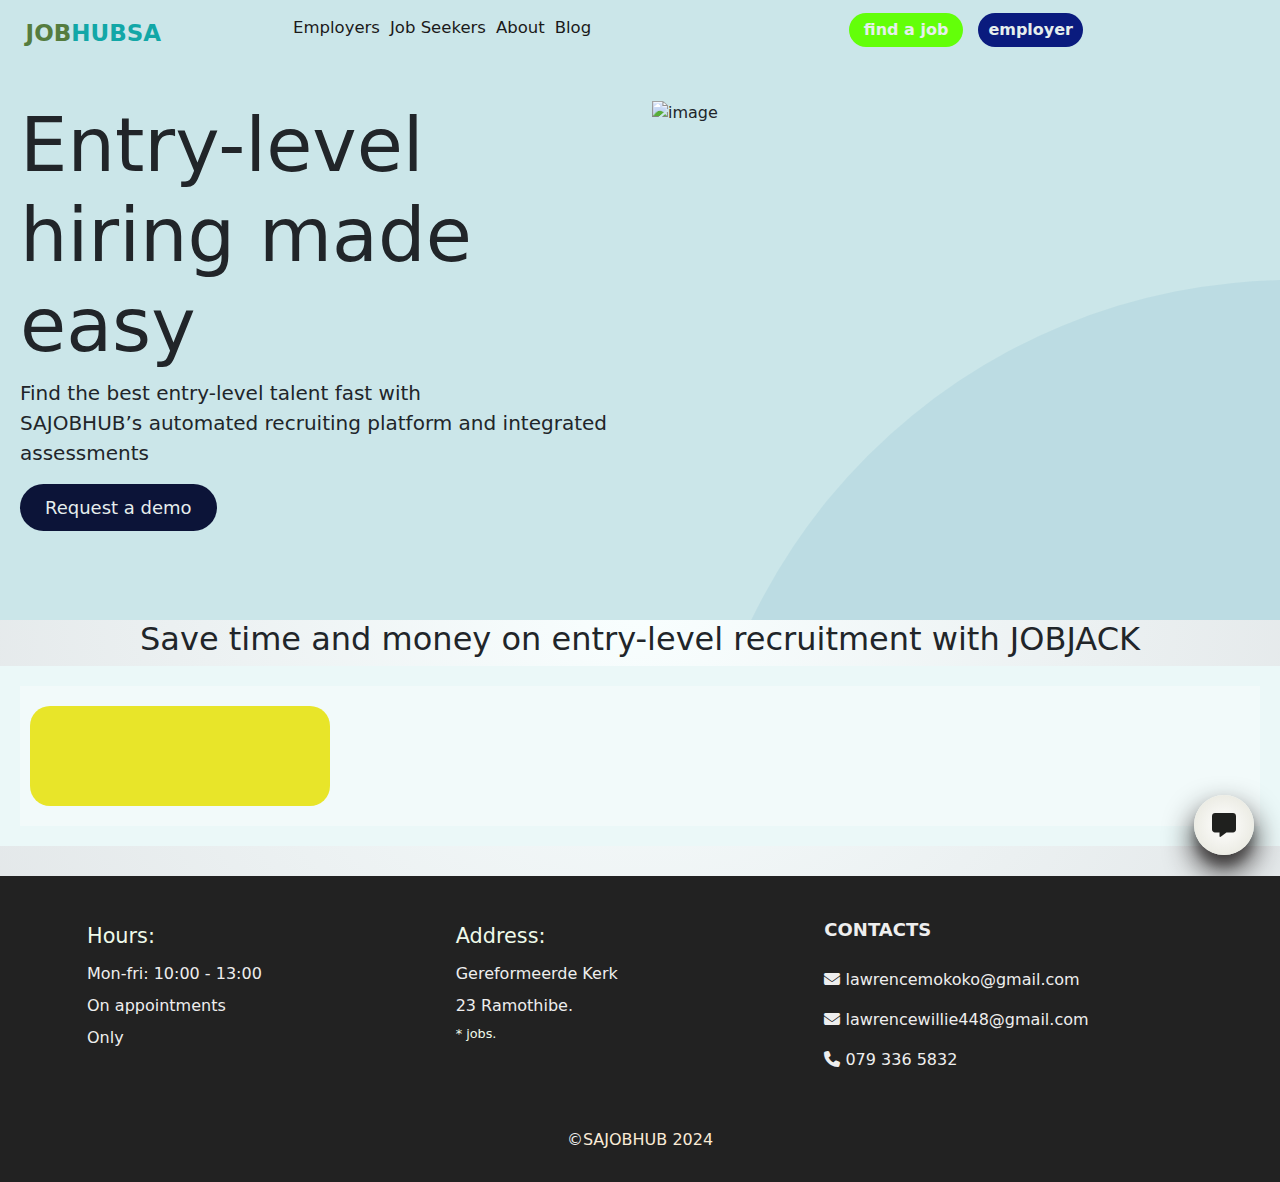
==== index.html @ 0400bac3 "few changes" ====
<!DOCTYPE html>
<html lang="en">
<head>
    <meta charset="UTF-8">
    <meta http-equiv="X-UA-Compatible" content="IE=edge">
    <meta name="viewport" content="width=device-width, initial-scale=1.0">
    <link href="bootstrap/css/bootstrap.min.css" type="text/css" rel="stylesheet" >
    <link rel="stylesheet" href="fontAwesome/css/all.css" />
    <title>SAJobHunt</title>
    <link rel="stylesheet" href="style.css">
    <script src="js/script.js"></script>
</head>
<body>
  
    <!--<div class="circle"></div>--> 
  <section>
    <header>
     <a href="index.html" class="logo" style="text-decoration: none;"><span>JOB<span style="color: rgb(18, 167, 167);">HUBSA</span></span></a>
        <label id="menu-bar"  onclick="openNav()"><i class="fas fa-bars"></i></label>
        <div id="mySidenav" class="sidenav">
          <a  class="closebtn" onclick="closeNav()"><span>&times;close<span></a> 
          <ul>
              <li id="" class="active"><a href="index.html">Employers</a></li>
              <li id="About.html" ><a href="About.html">Job Seekers</a></li>
              <li><a href="contact-us.html">About</a></li>
              <li><a  href="application.html">Blog</a></li>
          </ul>
          <span class="em_em">
            <span class="job_skr"><a  href="application.html">find a job</a></span>
            <span class="employer"><a  href="application.html">employer</a></span>
          </span>


        </div>
    </header>  
    <div id="header-text" class="row" >
      <div class="circle">
        
      </div> 
                <!---------------------------------Jombotron---------------------------->  
                <div id="textBox" class="col-lg-6 col-md-12">
                  <!---------------------------------text---------------------------->
                  <h1 class="lg_text">
                    Entry-level hiring made easy
                  </h1>
                  <p class="sm_text">
                    Find the best entry-level talent fast with<br> SAJOBHUB’s automated recruiting platform and integrated assessments
                  </p>
                  <button class="demo">
                    Request a demo
                  </button>

                </div>
                <div id="image_box" class="col-lg-6 col-md-12">
                  <!---------------------------------image---------------------------->
                  <div class="ima_container">
                    <img src="images/just_ima.png" alt="image" class="image">
                  </div>


                </div>  
                
        </div>
  </section>
  
  <h2 style="justify-content: center; text-align:center;">
    Save time and money on entry-level 
    recruitment with JOBJACK
  </h2> 
  <div class="add">
    <div class="slider-container-pricing"> <!--Entire pricing -->
      <div href="snippets.html" class="slider-pricing"><!------Employee and Eployer cards-->

<div class="card-pricing">  
<!------------Contents of the card-->

</div>



  </div>

  
  
    </div>


    <div class="lets-talk"><a class="send-message" href="contact-us.html"><p><i id="message" class="fas fa-message"></i> </p></a></div>


  <!-- FOOOTER -->
  <footer class="panel-footer">
    <div class="container">
      <div class="row">
        <section id="hours" class="col-sm-4">
          <span>Hours:</span><br>
          Mon-fri: 10:00 - 13:00<br>
          On appointments<br>
          Only
          <hr class="visible-xs">
        </section>
        <section id="address" class="col-sm-4">
          <span>Address:</span><br>
          Gereformeerde Kerk <br>
          23 Ramothibe.<br>
          
          <p>* jobs.</p>
          <hr class="visible-xs">
        </section>
        <section id="testimonials" class="col-sm-4">
          <p style="font-weight: 600; font-size: large;"><i id="phone" class=""></i> CONTACTS</p>
          <p><i id="email" class="fas fa-envelope"></i> lawrencemokoko@gmail.com</p>
          <p><i id="email" class="fas fa-envelope"></i> lawrencewillie448@gmail.com</p>
          <p><i id="phone" class="fas fa-phone"></i> 079 336 5832</p>
          </section>
          
      </div>
      <div class="text-center">&copy;<a href="index.html" style="text-decoration: none; color: antiquewhite;" >SAJOBHUB 2024</a></div>
    </div>
  </footer>

  <script src="bootstrap/js/jquery.min.js" type="text/javascript"></script>
  <script src="popper/popper.min.js" type="text/javascript"></script>
  <script src="bootstrap/js/bootstrap.min.js" type="text/javascript"></script>
  <script src="js/bootstrap.bundle.js" ></script> 
  <script src="js/landingPageImageSlider.js"></script>
</body>
</html>
---- style.css ----
*{
    box-sizing: border-box;
    margin: 0;
    padding: 0;
    list-style-type: none;
    text-decoration: none;
}

body {
    background-image:  radial-gradient(rgb(249, 255, 255), rgb(222, 226, 228)); 
    background-position: center center;
    background-repeat: no-repeat;
    background-size: cover;
    overflow-x: hidden;
    }


    section {
      padding: 0;
      position: relative;
      width: 100%;
      overflow-x: hidden; 
         
      }
      
      
      /** HEADER **/
      .contacts {
        width: 100%;
        position: relative;
        background-color: rgb(241, 241, 212);
        border-radius: 5px 5px 0 0; 
        padding-left: 20px;
        overflow: none;
        height: 80px;
      }

      header {
        width: 100%;
        height: 80px;
        position: relative;
        background-color: #cbe6e9; 
        padding-left: 20px;
      }

      header .sidenav .em_em {
        position: absolute;
        right: 15%;
        padding: 5px;
        top:10%;

      }



      header .sidenav .job_skr {
        position: relative;
        background-color:#63ff09;
        padding: 10px;
        float: left;
        margin-right: 15px;
        text-decoration: none;
        padding: 5px 15px 5px 15px;
        border-radius: 50px;
      } 

      header .sidenav .employer {
        position: relative;
        background-color:#0a1b7e;
        padding: 10px;
        float: left;
        padding: 5px 10px 5px 10px;
        border-radius: 50px;
      } 

      header .sidenav .employer a {
        text-decoration: none;
        color: #e6eeed;
        font-weight: bold;
        
      }

      header .sidenav .job_skr a {
        text-decoration: none;
        color: #e6eeed;
        font-weight: bold;
      }
      
      /************** LOGO  **********************/
      
       header .logo{
        position: absolute;
        display: flex;
        float: right;
        left: 2%;
        top: 20%;
        justify-self: center;
        padding-right: 5px;
        
      } 

      header .logo span{
        color: #557c3e;
        font-weight: 600;
        font-size: 23px;
      }

      /****************************************Lets talk******************************************************/

      body .lets-talk {
        position: fixed;
        right: 2%;
        bottom: 5%;
        height: 60px;
        width: 60px;
        border-radius: 50%;
        background-image:  radial-gradient(rgb(255, 255, 255), rgb(228, 228, 217)); 
        box-shadow: 0 15px 30px rgb(31, 26, 26), 0 11px 8px rgb(0, 0, 0, 0.22);
      
     }

     body .send-message {
        position: relative;
        display: flex;
        justify-content: center;  
        color: rgb(31, 32, 30);
        font-size: x-large;
        padding-top: 13px;
        
      }

      body .send-message:hover{
        color: rgb(0, 0, 0);
        transition: .9s;
      }

     
.container .row {
  position: relative;
  width: 100%;
  justify-content: space-between;
}

section #header-text {
  position: relative;
  padding: 20px;
  background-color: #cbe6e9; 
  overflow: hidden;
  height:auto;
}

section #textBox h1 {
  font-size: 75px;
}
section #textBox .sm_text {
    font-size: 20px;
    font-weight: 500;
  }

section #textBox .demo {
    padding: 10px 25px 10px 25px;
    border-radius: 50px;
    font-weight: 450;
    font-size: 18px;
    background-color: #0c1438;
    color: #e6eeed;
    border: none;
}

section #image_box .ima_container{
    position: relative;
    height: 400px;
    width: 100px;
    margin-bottom: 100px;
    margin-right: 100px;

}

section #image_box .image-container img {
    width:100%;
    height: auto;
}

section #textBox .mySlides{
  text-align: left;
}

section #textBox .mySlides h2 {
  color: rgb(238, 238, 238);
  font-size: 200%;
  line-height: 1.4em;
  font-weight: 950;
}

section #textBox .mySlides h2 span {
  color: #25e70c;
  font-size: 1.8em;
  font-weight: 900;
} 

section #textBox .apply-cont{
  /* position: absolute; */
  padding: 20px;
  bottom: 10%;

}

section #textBox .apply {
  display: inline-block;
  margin-top: 20px;
  padding: 8px 20px;
  background: #e4f0e3;
  color: rgb(26, 23, 23);
  border-radius: 40px;
  font-weight: 500;
  letter-spacing: 1px;
  text-decoration: none;
  border: 0.5px solid rgb(238, 238, 238);
  box-shadow: 20px 0 50px #000000;
  cursor: pointer;
}

section #textBox .apply:hover {
  display: inline-block;
  margin-top: 20px;
  padding: 8px 20px;
  background: #e4f0e3;
  color: rgb(26, 23, 23);
  border-radius: 40px;
  font-weight: 500;
  letter-spacing: 1px;
  text-decoration: none;
  border: 0.5px solid rgb(238, 238, 238);
  box-shadow: 20px 0 50px #000000;
  cursor: pointer; 
}

section #textBox .call, section #textBox .whatsapp {
  text-decoration: none;

}


section #textBox .text-container .call-us {
  padding-top: 40px;
  
}
      
.circle {
    position: absolute;
    top: 0;
    left: 0;
    width: 100%;
    height: 1300px;
    background-color: rgb(105, 165, 192);
    clip-path: circle(600px at right 800px);
    opacity: 15%;
}

section #header-text .numbertext{ 
  position: absolute;
  background-position: center center;
  background-repeat: no-repeat;
  background-size: cover;
  background-color: #f5eded;
  height: auto; 
  opacity: 50%;
}

section #header-text .numbertext img { 
  height: auto;
  width: 100%;
}



/************************************ SLIDE-SHOW CONTAINER *****************************************/
.text-container {
  position: relative;
  
}

.text-container .slideshow-container .dots {
  position: absolute;
  left: 5%;
  bottom: 0;
}


/* Slideshow container */
.text-container .slideshow-container {
  position: relative;
  margin: 20px;
  max-width: 100%;
  
  
}

/* Hide the images by default */



/* HOME PAGE */

#header-text #textBox .text-container .call-us{
  position: relative;
  display: flex;
  justify-content: flex-end;
  margin-right: 50px;
}

#header-text #textBox .text-container .call-us i {
  margin: 15px;
  height: 40px;
  width: 40px;
  border: 1px solid whitesmoke;
  border-radius: 50%;
  font-size: 25px; 
}

#header-text #textBox .text-container .call-us i:hover {
  border: 1px solid rgb(0, 225, 255);
  border-radius: 50%;
  font-size: 25px; 
}

#header-text #textBox .text-container .call-us #phone, #header-text #textBox .text-container .call-us #whatsapp, #header-text #textBox .text-container .call-us #facebook , #header-text #textBox .text-container .call-us #twitter{
  text-align: center;
  display: flex;
  position: relative;
  align-items: center;
  justify-content: center;
  
}

#header-text #textBox .text-container .call-us #whatsapp{
  color: rgb(238, 238, 238);
}

#header-text #textBox .text-container .call-us #phone{
  color: rgb(238, 238, 238);
}

#header-text #textBox .text-container .call-us #facebook{
  color: rgb(238, 238, 238);
}

#header-text #textBox .text-container .call-us #twitter{
  color: rgb(238, 238, 238);
}

.container .row h2 {
  position: relative;
  display: flex;
  justify-content: center;
  padding-top:50px;
  padding-bottom: 15px;
}

.container .description p {
  font-weight: bold;
  color: #3c3f3c;
  padding-top:50px;
  padding-bottom: 15px;
}

.container .row #map-tile{
  position: relative;
  border: 1px solid ;
  border-radius: 10px ;
}

.container .row #map-tile iframe{
  border-radius: 10px ;
}



.container .row #map {
 padding: 40px;
}


.container .row {
  padding: 5px;
}

.container .row .description div {
  width: 100%;
  height: 100%;
  box-shadow: 20px 0 50px #492c2c;
}

.container .row .layer{
  margin-top: 20px;
  margin-bottom: 20px;
  
}

.container .row .description div img , .container .row .description div{
  max-width: 100%;
  height: auto;
  border-radius: 10px;
}

.container .row .layer .description p{
  background-color: #f5eded; 
  padding: 20px;
  border-radius: 5px;
  opacity: 95%;
  box-shadow: 20px 0 50px #797979;
  resize: both;
}

.container .row .layer1 .description p{
  background-color: #f5eded;
  padding: 20px;
  border-radius: 5px;
  opacity: 90%;
  box-shadow: 20px 0 50px #aa9595;
  height: 380px;
}

.container .row .layer2 .description p{
  background-color: #f5eded;
  padding: 20px;
  border-radius: 5px;
  opacity: 90%;
  box-shadow: 20px 0 50px #aa9595;
}

/* MEMBERS OF THE PYP PICS */
.row #members {
  position: relative;
  margin-top: 60px;
  margin-bottom: 60px;
  overflow: hidden;
}

.row #members .image-container {
  position: relative;
  margin: 0 auto;
  width:80%;
  box-shadow: 0 15px 30px rgb(0, 0, 0, 0.30), 0 11px 8px rgb(0, 0, 0, 0.22);
  border-radius: 10px 10px 0 0;
}

.row #members  .image-container img {
  width: 100%;
  height: auto;
  border-radius: 10px 10px 0 0;
}

.row #members  .image-describtion {
  position: relative;
  display: flex;
  justify-content: center;
  padding: 0 15px 15px 15px;
  background-color: #cfd1e2;
}
/*000000000000000000000000000000000000pricing000000000000000000000*/
.add {
  position: relative;
  overflow: hidden;
}
.slider-container-pricing{
  position: relative;
  width: 100%;
  height: auto;
  overflow: hidden;
  overflow-x:unset;
  position: relative;
  padding: 20px;
  background-color: #ebf8f8;
   
 }


 .slider-container-pricing h2{
  color: rgb(241, 241, 241);
  font-weight: 900;
  text-align: center;
 }

 .slider-container-pricing h5{
  color: rgb(241, 241, 241);
  font-size: 15px;
  text-align: center;
 }


 .slider-container-pricing .slider-pricing {
  display: flex;
  transition: transform 0.5s ease-in-out;
  height: auto;
  padding-top: 20px;
  padding-bottom: 20px;
  background-color: #f2fafa;
  overflow-x: unset;

  
 }

 .slider-container-pricing .slider-pricing .card-pricing {
  flex: 0 0 300px;
  margin: 0 10px;
  background-color: rgb(231, 228, 30);
  border-radius: 20px;
  padding: 20px;
  padding-top: 20px;
  padding-bottom: 80px;
  color: #333;
  opacity: 95%;
  height: auto;
  
  /* border-right: 3px solid #32595a; */
 }




  /* ****************************Employee_Employer cards**************************************************/
/* END HOME PAGE */



/* FOOTER */
.panel-footer {
  position: relative;
  margin-top: 30px;
  padding-top: 35px;
  padding-bottom: 30px;
  background-color: #222;
  border-top: 0;
  color: rgb(238, 238, 238);
}
.panel-footer div.row {
  margin-bottom: 35px;
}
#hours, #address {
  line-height: 2;
}
#hours > span, #address > span {
  font-size: 1.3em;
  color: #effae9;
}
#address p {
  color: #effae9;
  font-size: .8em;
  line-height: 1.8;
}

#testimonials p:nth-child(2) {
  margin-top: 25px;
}
/* END FOOTER */

/************************************************************* CONTACT US  ****************************************************************/
.row .form-container {
  position: relative;
  margin: 20px;
  padding: 15px;
  background-image:  radial-gradient(rgb(255, 255, 255), rgb(228, 228, 217)); 
  color: white;
  box-shadow: 0 15px 10px 0 rgb(0, 0, 0, 0.3), 0 7px 21px 0 rgb(0, 0, 0, 0.20);
  border-radius: 20px;
}

.row .form-container .input-cnt {
  position: relative;
  display: flex;
  margin-bottom: 15px;
  width: 100%;
}

.row .form-container .input-cnt:last-child {
  margin-bottom: 0px;
  position: relative;
}

.row .form-container .input-cnt > i {
 position: relative;
 display: flex;
 justify-content: center;
 min-width: 40px;
 padding: 10px;
 text-align: center;
 background: lightgrey;
 border-top-left-radius: 20px;
 border-bottom-left-radius: 20px;
 color: #ffffff;
  
}

.row .form-container .input-cnt:hover > i {
  display: flex;
  justify-content: center;
  background: #2e3135;
  color: white;
 
}

/* *************************************Contact us ************************************************************* */
.layer3 .form-container form .input-cnt #name {
  position: relative;
  display: flex;
  align-items: center;
  justify-content: center;
}

.row .form-container .input-cnt > input[type="text"], .input-cnt > textarea {
  outline: none;
  border: none;
  padding: 10px;
  border: 1px solid grey;
  border-top-right-radius: 20px;
  border-bottom-right-radius: 20px;
  width: 100%;
}

.row .form-container .input-cnt #name {
  position: relative;
  display: flex;
  align-items: center;
  justify-content: center;
}

.row .form-container textarea {
  padding: 60px 10px;
}

.row .form-container .input-cnt > input[type="submit"] {
  border: none;
  border-radius: 20px;
  outline: none;
  width: 75%;
  margin: 0 auto;
  font-size: 105%;
  padding: 8px;
  color: #232425;
  background: white;
  transition-duration: .5s;
}

.row .form-container .input-cnt > input[type="submit"]:hover {
  color: white;
  background: #232425;
} 




      /********** Large devices only **********/
@media (min-width: 1200px) {
  
}

/********** Medium devices only **********/
@media (min-width: 992px) and (max-width: 1199px) {



  
}


@media (max-width: 992px) {
  #header-text #textBox .text-container .call-us{
    position: relative;
    display: flex;
    justify-content: center;
    margin-right: 0;
    
  }

  #header-text #textBox .text-container .call-us i {
    margin: 5px;
    height: 40px;
    width: 40px;
    border: 1px solid whitesmoke;
    border-radius: 50%;
    font-size: 25px; 
  }
}


/* BACKGROUND IMAGE  */
@media (min-width: 992px) {

.container .row .layer{
  background-image: url(images/greenenergy.jpg);
  background-position: center center;
  background-repeat: no-repeat;
  background-size: cover;
  background-color: #f5eded;
  border-radius: 5px;
  box-shadow: 20px 0 50px #492c2c;
  padding: 20px;
  
}

.container .row .description div img{
  display: none;
}

.container .row .layer1{
  background-image: url(images/image.jpg);
  background-position: center center;
  background-repeat: no-repeat;
  background-size: cover;
  background-color: #f5eded;
  border-radius: 5px;
  box-shadow: 20px 0 50px #492c2c;
  padding: 20px;
  
}

.container .row .layer2{
  background-image: url(images/greenprojects2.jpeg);
  background-position: center center;
  background-repeat: no-repeat;
  background-size: cover;
  background-color: #f5eded;
  border-radius: 5px;
  box-shadow: 20px 0 50px #492c2c;
  padding: 20px;
  
}

.container .row .layer3{
  background-image: url(images/contact\ us\ hrere.jpg);
  background-position: center center;
  background-repeat: no-repeat;
  background-size: cover;
  background-color: #f5eded;
  border-radius: 5px;
  box-shadow: 20px 0 50px #492c2c;
  padding: 20px;
  
}


section #textBox .mySlides h2{
  font-size: 50px;
}



}

/********** Small devices only **********/
@media (min-width: 768px) and (max-width: 991px) {
   /* Home Page */
   .container .jumbotron {
    background: url('../images/jumbotron_768.jpg') no-repeat;
    height: 432px;
  }
  /* End Home Page */
}

@media (min-width: 768px) {

  #menu-bar {
    display: none;
}

.closebtn span {
    display: none;
}

/* horizontal menu */
header .sidenav ul {
    position: absolute;
    display: flex;
    float: right;
    left: 20%;
    top: 20%;
    justify-self: center;
    color: whitesmoke;
    padding-right: 5px;
    
    
}

header .sidenav ul li {
     padding: 0 5px;
     height: 36px;
     list-style-type: none;
     color: rgb(237, 255, 255);
     font-size: 15px;
     font-weight:500;
}

header .sidenav ul li:hover {
    border-bottom: 2px solid rgb(20, 20, 20);;
    height: 36px;
    font-weight: bolder;
}

header .sidenav ul li a{
    color: rgb(27, 26, 26);
    text-decoration: none;
    font-size: 1.1em;
    font-weight: 200;
    
    
}

a.active, a:hover {
    height: 36px;
    font-weight: bolder;

}

/* HOME PAGE SLIDER */
.container .jumbotron .slideshow-container .mySlides .card .header .message{
  
  font-size: small;
}

.container .jumbotron .slideshow-container .mySlides .card .header h4{
  font-size: 40px;
}

.container .jumbotron .slideshow-container .mySlides .card .header .small-text{
  margin-top: 40px;
}

.panel-footer section hr {
    width: 100%;
    margin: 0 auto;
    display: none;
  }

  .deco-line {
    position: absolute;
    left: 50%;
    bottom: 0;
    width: 100px;
    height: 200%;
    background-color: rgb(245, 189, 5);
    transform: scale(0.6);
    transform: translateY(-70%);
    opacity: 70%;
    transform: rotate(150deg);
  }


}



/********** Extra small devices only **********/
@media (max-width: 767px) {

  /* LOGO */

  #menu-bar{
    float: right;
    padding: 20px;
    color: rgb(27, 26, 26);
    margin-top: 5px;
    cursor: pointer;
    transition: 0.8s;
    font-size: 20px;
}


#menu-bar i:hover{
    font-size: 25px;
}

.sidenav {
    height:100%;
    width: 0;
    position: fixed;
    z-index: 1; /*stay on top*/
    top: 0; /*stay at the top*/
    right: 0;
    background-color: rgb(238, 238, 238);
    overflow-x: hidden; /*disable scroll bar*/
    padding-top: 60px; /**/
    transition: 1s;
    border-radius: 10px 0px 0px 0px ;
    border-left: 1px solid goldenrod;
}

.sidenav ul {
    height: 250px;
    width: 100%;
    display: inline-block;
    text-align: center;
    
}

.sidenav ul li{
    padding-top: 50px; 
    list-style-type: none;
    
}

.sidenav ul li a {
    color: rgb(31, 29, 25);
    text-decoration: none;
    font-size: 1.2em;
    font-weight: 300;
    transition: .5s;
    font-weight: bolder;
}

.sidenav ul li a:hover{
    color: blueviolet;
}

.sidenav .closebtn span{
    color: rgb(37, 36, 32);
    position: absolute;
    top: 5%;
    left: 10%;
    cursor: pointer;
    transition: .5s;
    font-size: 17px;
    font-weight: bolder;
}
.sidenav .closebtn span:hover {
    color: blueviolet;
    font-size: 14px;
    
}
/* *******************************MYSLIDES TEXT */
section #textBox .mySlides {
  margin-left: 20%;
  
}

section #textBox .mySlides h2{
  text-align: center;
  font-size: 25px;
}


header ul li .apply {
  display: inline-block;
  padding: 8px 20px;
  background-image:  radial-gradient(rgb(0, 24, 112), rgb(17, 17, 15));  
  color: rgb(233, 245, 204);
  border-radius: 40px;
  font-weight: 600;
  letter-spacing: 1px;
  text-decoration: none;
  border: 0.5px solid #000000;
  
  
  
}
  /* End Header */


  /* HOME PAGE SLIDER */
.container .jumbotron .slideshow-container .mySlides .card .header .message{
  margin-top: 10px;
  font-size: 10px;
  border: 1px solid black;

}

.container .jumbotron .slideshow-container .mySlides .card .header h4{
  font-size: 18px;
  margin-top: -50px;
  overflow: hidden;
  position: relative;

  
  
}

.container .jumbotron .slideshow-container .mySlides .card .header .small-text{
  font-size: 12px;
  margin-top: 20px;
  border: 1px solid black;
  margin-top: -px ;
  position: relative;
  
}

  /* Footer */
  .panel-footer section {
    margin-bottom: 30px;
    text-align: center;
  }
  .panel-footer section:nth-child(3) {
    margin-bottom: 0; /* margin already exists on the whole row */
  }
  .panel-footer section hr {
    width: 50%;
  }
  /* End Footer */

  /* Home Page */
  .deco-line {
    position: absolute;
    bottom: 0;
    width: 100px;
    height: 1999px;
    background-color: rgb(245, 189, 5);
    transform: scale(0.6);
    transform: translateY(-70%);
    opacity: 70%;
    transform: rotate(160deg);
    border-radius: 10%;
        
  }

}


/********** Super extra small devices Only :-) (e.g., iPhone 4) **********/
@media (max-width: 479px) {
  
  
  /* Home page */
  section #textBox h2 {
    color: rgb(238, 238, 238);
    font-size: 150%;
    line-height: 1.4em;
    font-weight: 950;
  }
  
  section #textBox span {
    color: #25e70c;
    font-size: 1.8em;
    font-weight: 900;
  }
}

@media (max-width: 425px) {
  /* MENU SLIDER */
  section #textBox h2 {
    color: rgb(238, 238, 238);
    font-size: 100%;
    line-height: 1.4em;
    font-weight: 950;
  }
  
  section #textBox span {
    color: #25e70c;
    font-size: 1.8em;
    font-weight: 900;
  }

}

@media (max-width: 350px){
  header .logo span{
    color: #557c3e;
    font-weight: 900;
    font-size: 14px;
    
    
  }
}

@media (max-width: 320px) {
  /* LOGO */
  header .logo-image{
    padding: 0;
    font-family: 'Courier New', Courier, monospace; 
    color: rgb(36, 37, 37);
    height: 50px;
    width: 50px;
    text-decoration: none;
    
    
  }
  header .logo-image{
    position: absolute;
    justify-content: left;
    display: flex;
    margin-top: 20px;
  }

  header .logo span{
    
    display: none;
    
  }
}
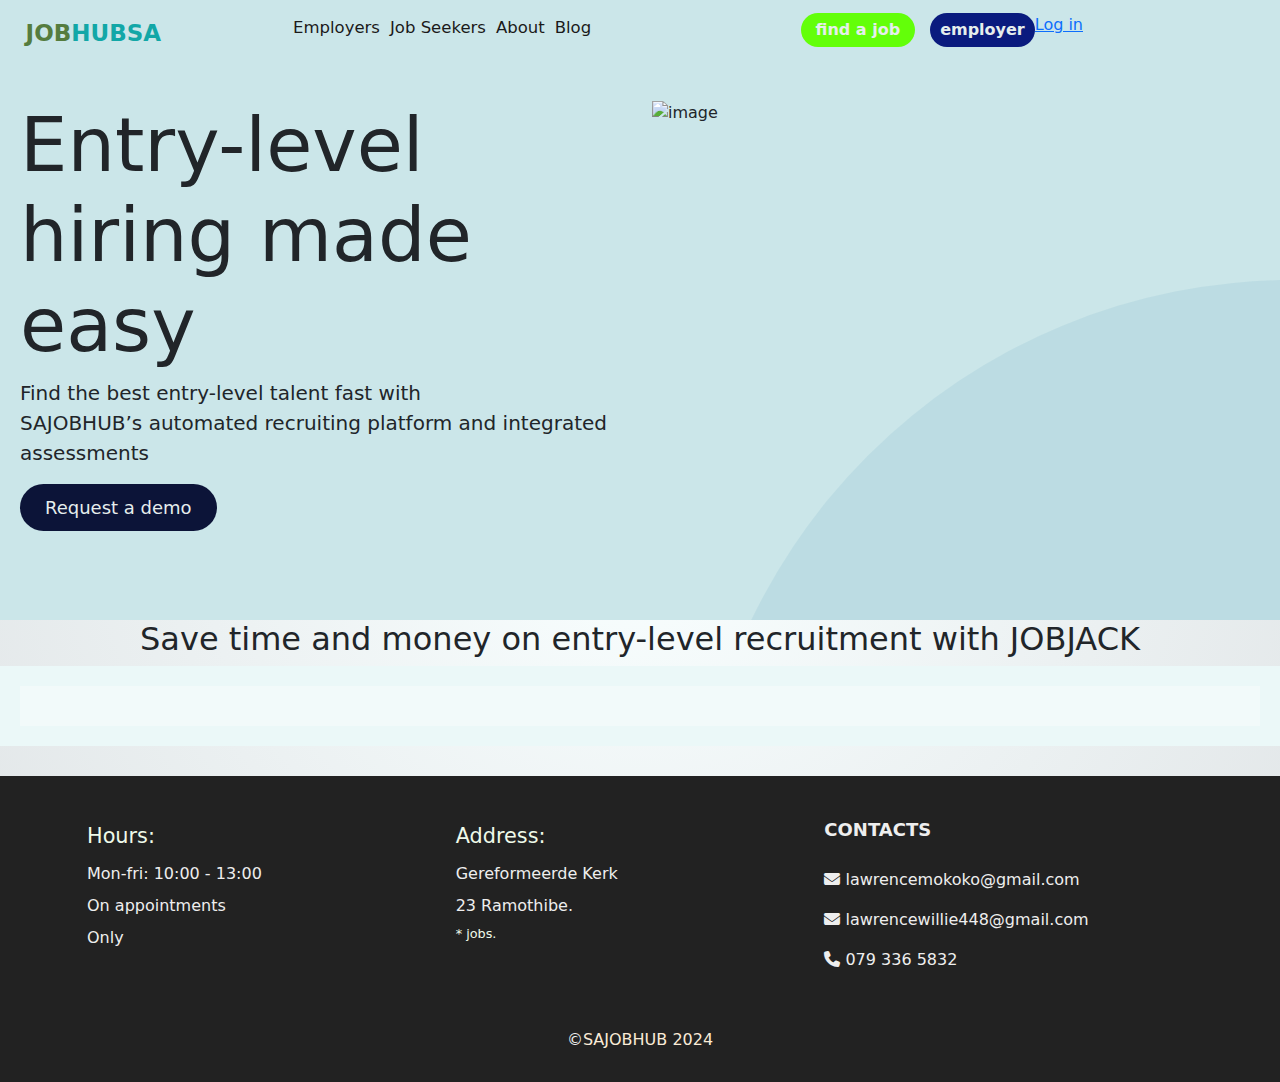
==== commit 20e94a51: "add css to nav bar" ====
--- a/index.html
+++ b/index.html
@@ -11,70 +11,68 @@
     <script src="js/script.js"></script>
 </head>
 <body>
-  
-    <!--<div class="circle"></div>--> 
-  <section>
-    <header>
-     <a href="index.html" class="logo" style="text-decoration: none;"><span>JOB<span style="color: rgb(18, 167, 167);">HUBSA</span></span></a>
-        <label id="menu-bar"  onclick="openNav()"><i class="fas fa-bars"></i></label>
-        <div id="mySidenav" class="sidenav">
-          <a  class="closebtn" onclick="closeNav()"><span>&times;close<span></a> 
-          <ul>
-              <li id="" class="active"><a href="index.html">Employers</a></li>
-              <li id="About.html" ><a href="About.html">Job Seekers</a></li>
-              <li><a href="contact-us.html">About</a></li>
-              <li><a  href="application.html">Blog</a></li>
-          </ul>
-          <span class="em_em">
-            <span class="job_skr"><a  href="application.html">find a job</a></span>
-            <span class="employer"><a  href="application.html">employer</a></span>
-          </span>
+      
+        <!--<div class="circle"></div>--> 
+      <section>
+        <header>
+        <a href="index.html" class="logo" style="text-decoration: none;"><span>JOB<span style="color: rgb(18, 167, 167);">HUBSA</span></span></a>
+            <label id="menu-bar"  onclick="openNav()"><i class="fas fa-bars"></i></label>
+            <div id="mySidenav" class="sidenav">
+              <a  class="closebtn" onclick="closeNav()"><span>&times;close<span></a> 
+              <ul>
+                  <li id="" class="active"><a href="index.html">Employers</a></li>
+                  <li id="About.html" ><a href="About.html">Job Seekers</a></li>
+                  <li><a href="contact-us.html">About</a></li>
+                  <li><a  href="application.html">Blog</a></li>
+              </ul>
+              <span class="em_em">
+                <span class="job_skr"><a  href="">find a job</a></span>
+                <span class="employer"><a  href="application.html">employer</a></span>
+                <span class="login"><a href="">Log in</a></span>
+              </span>
 
 
-        </div>
-    </header>  
-    <div id="header-text" class="row" >
-      <div class="circle">
-        
-      </div> 
-                <!---------------------------------Jombotron---------------------------->  
-                <div id="textBox" class="col-lg-6 col-md-12">
-                  <!---------------------------------text---------------------------->
-                  <h1 class="lg_text">
-                    Entry-level hiring made easy
-                  </h1>
-                  <p class="sm_text">
-                    Find the best entry-level talent fast with<br> SAJOBHUB’s automated recruiting platform and integrated assessments
-                  </p>
-                  <button class="demo">
-                    Request a demo
-                  </button>
+            </div>
+        </header>  
+        <div id="header-text" class="row" >
+          <div class="circle">
+            
+          </div> 
+                    <!---------------------------------Jombotron---------------------------->  
+                    <div id="textBox" class="col-lg-6 col-md-12">
+                      <!---------------------------------text---------------------------->
+                      <h1 class="lg_text">
+                        Entry-level hiring made easy
+                      </h1>
+                      <p class="sm_text">
+                        Find the best entry-level talent fast with<br> SAJOBHUB’s automated recruiting platform and integrated assessments
+                      </p>
+                      <button class="demo">
+                        Request a demo
+                      </button>
 
-                </div>
-                <div id="image_box" class="col-lg-6 col-md-12">
-                  <!---------------------------------image---------------------------->
-                  <div class="ima_container">
-                    <img src="images/just_ima.png" alt="image" class="image">
-                  </div>
+                    </div>
+                    <div id="image_box" class="col-lg-6 col-md-12">
+                      <!---------------------------------image---------------------------->
+                      <div class="ima_container">
+                        <img src="images/just_ima.png" alt="image" class="image">
+                      </div>
+                    </div>  
+                    
+            </div>
+      </section>
+      
+      <h2 style="justify-content: center; text-align:center;">
+        Save time and money on entry-level 
+        recruitment with JOBJACK
+      </h2> 
+      <div class="add">
+        <div class="slider-container-pricing"> <!--Entire pricing -->
+          <div href="snippets.html" class="slider-pricing"><!------Employee and Eployer cards-->
 
-
-                </div>  
-                
-        </div>
-  </section>
-  
-  <h2 style="justify-content: center; text-align:center;">
-    Save time and money on entry-level 
-    recruitment with JOBJACK
-  </h2> 
-  <div class="add">
-    <div class="slider-container-pricing"> <!--Entire pricing -->
-      <div href="snippets.html" class="slider-pricing"><!------Employee and Eployer cards-->
-
-<div class="card-pricing">  
-<!------------Contents of the card-->
-
-</div>
+        <div id="image_box" class="col-lg-6 col-md-12 ">
+          
+          </div>
 
 
 
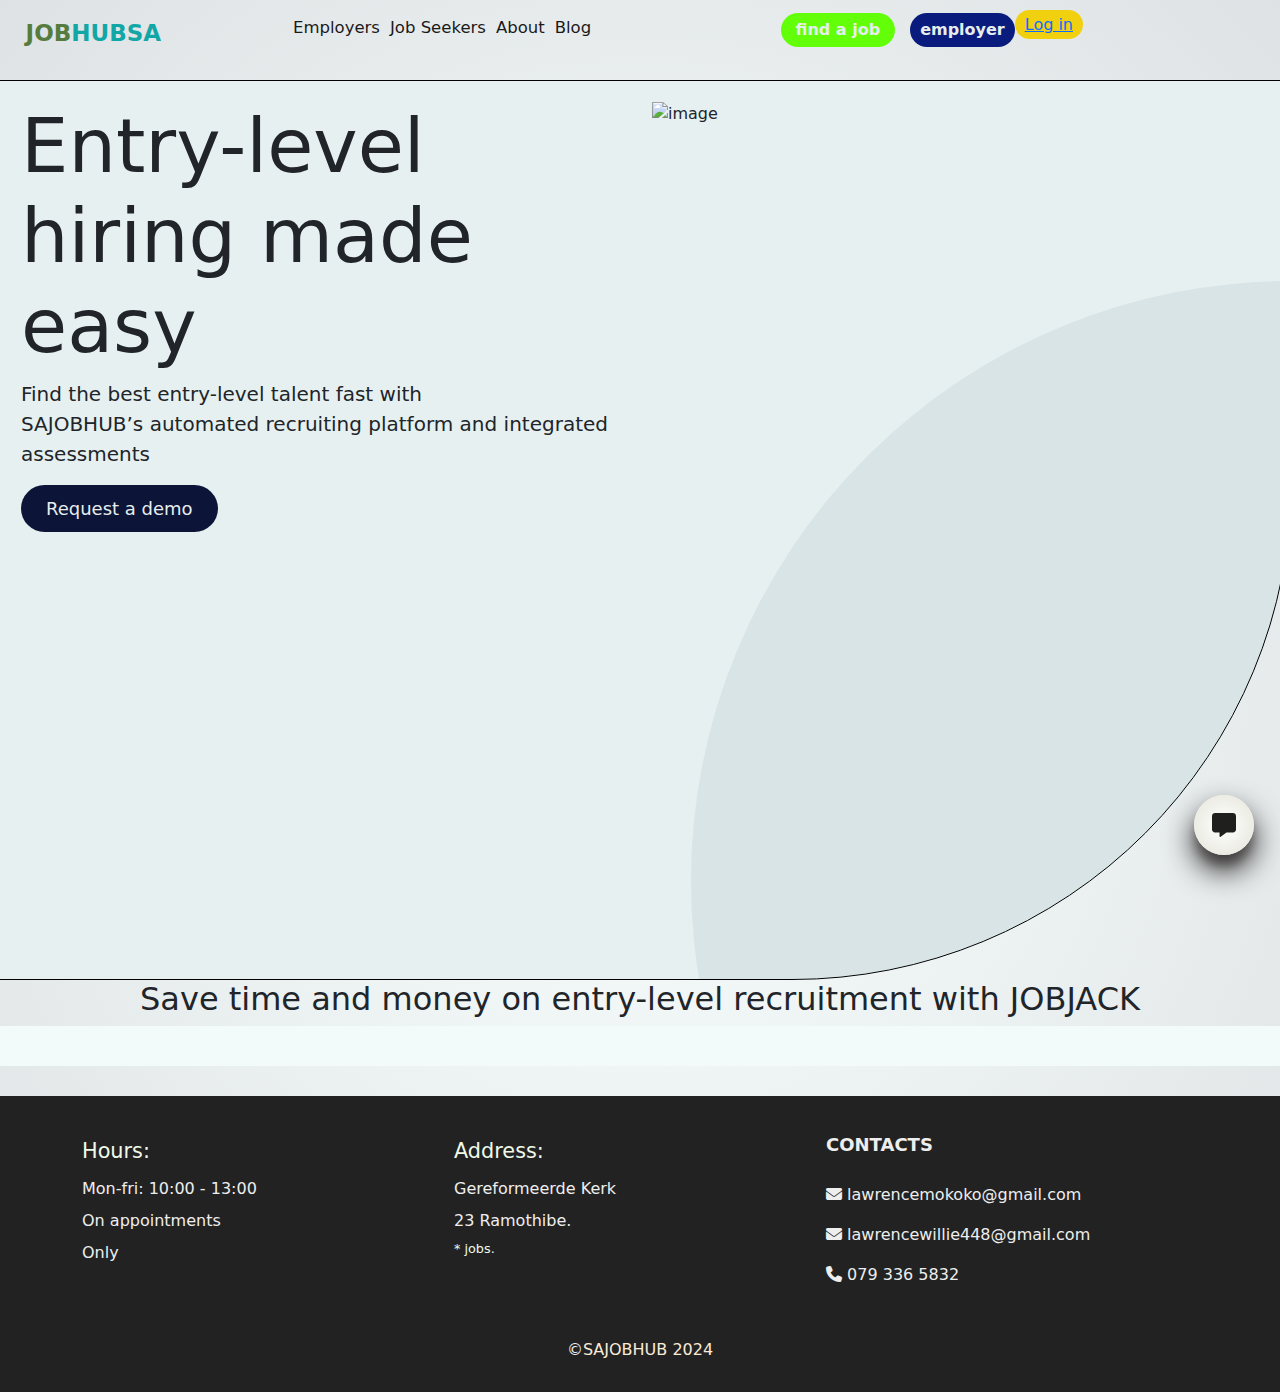
==== commit 4be66b53: "Appying css on the banner" ====
--- a/index.html
+++ b/index.html
@@ -50,15 +50,13 @@
                       <button class="demo">
                         Request a demo
                       </button>
-
                     </div>
                     <div id="image_box" class="col-lg-6 col-md-12">
                       <!---------------------------------image---------------------------->
                       <div class="ima_container">
                         <img src="images/just_ima.png" alt="image" class="image">
                       </div>
-                    </div>  
-                    
+                    </div>        
             </div>
       </section>
       
@@ -70,9 +68,22 @@
         <div class="slider-container-pricing"> <!--Entire pricing -->
           <div href="snippets.html" class="slider-pricing"><!------Employee and Eployer cards-->
 
-        <div id="image_box" class="col-lg-6 col-md-12 ">
-          
-          </div>
+            <!----------------Job seekerd and Employers cards------>
+            <div class="row">
+              <div id="Card_seeker" class="col-lg-6 col-md-12 ">
+                <div class="container">
+                  <div class="image_container">
+
+                  </div>
+                  <span class="top_botton"><a href=""></a></span>
+                </div>
+            
+              </div>
+              <div id="Card_employer" class="col-lg-6 col-md-12 ">
+            
+              </div>
+
+            </div>
 
 
 
--- a/style.css
+++ b/style.css
@@ -39,7 +39,7 @@
         width: 100%;
         height: 80px;
         position: relative;
-        background-color: #cbe6e9; 
+        /* background-color: #e6f0f1;  */
         padding-left: 20px;
       }
 
@@ -48,10 +48,7 @@
         right: 15%;
         padding: 5px;
         top:10%;
-
-      }
-
-
+      }
 
       header .sidenav .job_skr {
         position: relative;
@@ -77,13 +74,20 @@
         text-decoration: none;
         color: #e6eeed;
         font-weight: bold;
-        
       }
 
       header .sidenav .job_skr a {
         text-decoration: none;
         color: #e6eeed;
         font-weight: bold;
+      }
+
+      header .sidenav .login {
+        padding: 10px;
+        background-color: #f1d00f;
+        padding: 5px 10px 5px 10px;
+        border-radius: 50px;
+        
       }
       
       /************** LOGO  **********************/
@@ -135,18 +139,20 @@
       }
 
      
-.container .row {
-  position: relative;
-  width: 100%;
-  justify-content: space-between;
-}
+    .container .row {
+      position: relative;
+      width: 100%;
+      justify-content: space-between;
+    }
 
 section #header-text {
   position: relative;
   padding: 20px;
-  background-color: #cbe6e9; 
+  background-color: #e6f0f1; 
   overflow: hidden;
-  height:auto;
+  height: 100vh;
+  border-radius: 0 0 500px 0;
+  border: 1px solid #000;
 }
 
 section #textBox h1 {
@@ -182,20 +188,20 @@
 }
 
 section #textBox .mySlides{
-  text-align: left;
+    text-align: left;
 }
 
 section #textBox .mySlides h2 {
-  color: rgb(238, 238, 238);
-  font-size: 200%;
-  line-height: 1.4em;
-  font-weight: 950;
+    color: rgb(238, 238, 238);
+    font-size: 200%;
+    line-height: 1.4em;
+    font-weight: 950;
 }
 
 section #textBox .mySlides h2 span {
-  color: #25e70c;
-  font-size: 1.8em;
-  font-weight: 900;
+    color: #25e70c;
+    font-size: 1.8em;
+    font-weight: 900;
 } 
 
 section #textBox .apply-cont{
@@ -252,7 +258,7 @@
     left: 0;
     width: 100%;
     height: 1300px;
-    background-color: rgb(105, 165, 192);
+    background-color: #8da4a7;
     clip-path: circle(600px at right 800px);
     opacity: 15%;
 }
@@ -275,133 +281,9 @@
 
 
 /************************************ SLIDE-SHOW CONTAINER *****************************************/
-.text-container {
-  position: relative;
-  
-}
-
-.text-container .slideshow-container .dots {
-  position: absolute;
-  left: 5%;
-  bottom: 0;
-}
-
-
-/* Slideshow container */
-.text-container .slideshow-container {
-  position: relative;
-  margin: 20px;
-  max-width: 100%;
-  
-  
-}
-
-/* Hide the images by default */
-
-
 
 /* HOME PAGE */
 
-#header-text #textBox .text-container .call-us{
-  position: relative;
-  display: flex;
-  justify-content: flex-end;
-  margin-right: 50px;
-}
-
-#header-text #textBox .text-container .call-us i {
-  margin: 15px;
-  height: 40px;
-  width: 40px;
-  border: 1px solid whitesmoke;
-  border-radius: 50%;
-  font-size: 25px; 
-}
-
-#header-text #textBox .text-container .call-us i:hover {
-  border: 1px solid rgb(0, 225, 255);
-  border-radius: 50%;
-  font-size: 25px; 
-}
-
-#header-text #textBox .text-container .call-us #phone, #header-text #textBox .text-container .call-us #whatsapp, #header-text #textBox .text-container .call-us #facebook , #header-text #textBox .text-container .call-us #twitter{
-  text-align: center;
-  display: flex;
-  position: relative;
-  align-items: center;
-  justify-content: center;
-  
-}
-
-#header-text #textBox .text-container .call-us #whatsapp{
-  color: rgb(238, 238, 238);
-}
-
-#header-text #textBox .text-container .call-us #phone{
-  color: rgb(238, 238, 238);
-}
-
-#header-text #textBox .text-container .call-us #facebook{
-  color: rgb(238, 238, 238);
-}
-
-#header-text #textBox .text-container .call-us #twitter{
-  color: rgb(238, 238, 238);
-}
-
-.container .row h2 {
-  position: relative;
-  display: flex;
-  justify-content: center;
-  padding-top:50px;
-  padding-bottom: 15px;
-}
-
-.container .description p {
-  font-weight: bold;
-  color: #3c3f3c;
-  padding-top:50px;
-  padding-bottom: 15px;
-}
-
-.container .row #map-tile{
-  position: relative;
-  border: 1px solid ;
-  border-radius: 10px ;
-}
-
-.container .row #map-tile iframe{
-  border-radius: 10px ;
-}
-
-
-
-.container .row #map {
- padding: 40px;
-}
-
-
-.container .row {
-  padding: 5px;
-}
-
-.container .row .description div {
-  width: 100%;
-  height: 100%;
-  box-shadow: 20px 0 50px #492c2c;
-}
-
-.container .row .layer{
-  margin-top: 20px;
-  margin-bottom: 20px;
-  
-}
-
-.container .row .description div img , .container .row .description div{
-  max-width: 100%;
-  height: auto;
-  border-radius: 10px;
-}
 
 .container .row .layer .description p{
   background-color: #f5eded; 
@@ -428,66 +310,6 @@
   opacity: 90%;
   box-shadow: 20px 0 50px #aa9595;
 }
-
-/* MEMBERS OF THE PYP PICS */
-.row #members {
-  position: relative;
-  margin-top: 60px;
-  margin-bottom: 60px;
-  overflow: hidden;
-}
-
-.row #members .image-container {
-  position: relative;
-  margin: 0 auto;
-  width:80%;
-  box-shadow: 0 15px 30px rgb(0, 0, 0, 0.30), 0 11px 8px rgb(0, 0, 0, 0.22);
-  border-radius: 10px 10px 0 0;
-}
-
-.row #members  .image-container img {
-  width: 100%;
-  height: auto;
-  border-radius: 10px 10px 0 0;
-}
-
-.row #members  .image-describtion {
-  position: relative;
-  display: flex;
-  justify-content: center;
-  padding: 0 15px 15px 15px;
-  background-color: #cfd1e2;
-}
-/*000000000000000000000000000000000000pricing000000000000000000000*/
-.add {
-  position: relative;
-  overflow: hidden;
-}
-.slider-container-pricing{
-  position: relative;
-  width: 100%;
-  height: auto;
-  overflow: hidden;
-  overflow-x:unset;
-  position: relative;
-  padding: 20px;
-  background-color: #ebf8f8;
-   
- }
-
-
- .slider-container-pricing h2{
-  color: rgb(241, 241, 241);
-  font-weight: 900;
-  text-align: center;
- }
-
- .slider-container-pricing h5{
-  color: rgb(241, 241, 241);
-  font-size: 15px;
-  text-align: center;
- }
-
 
  .slider-container-pricing .slider-pricing {
   display: flex;
@@ -497,28 +319,7 @@
   padding-bottom: 20px;
   background-color: #f2fafa;
   overflow-x: unset;
-
-  
  }
-
- .slider-container-pricing .slider-pricing .card-pricing {
-  flex: 0 0 300px;
-  margin: 0 10px;
-  background-color: rgb(231, 228, 30);
-  border-radius: 20px;
-  padding: 20px;
-  padding-top: 20px;
-  padding-bottom: 80px;
-  color: #333;
-  opacity: 95%;
-  height: auto;
-  
-  /* border-right: 3px solid #32595a; */
- }
-
-
-
-
   /* ****************************Employee_Employer cards**************************************************/
 /* END HOME PAGE */
 
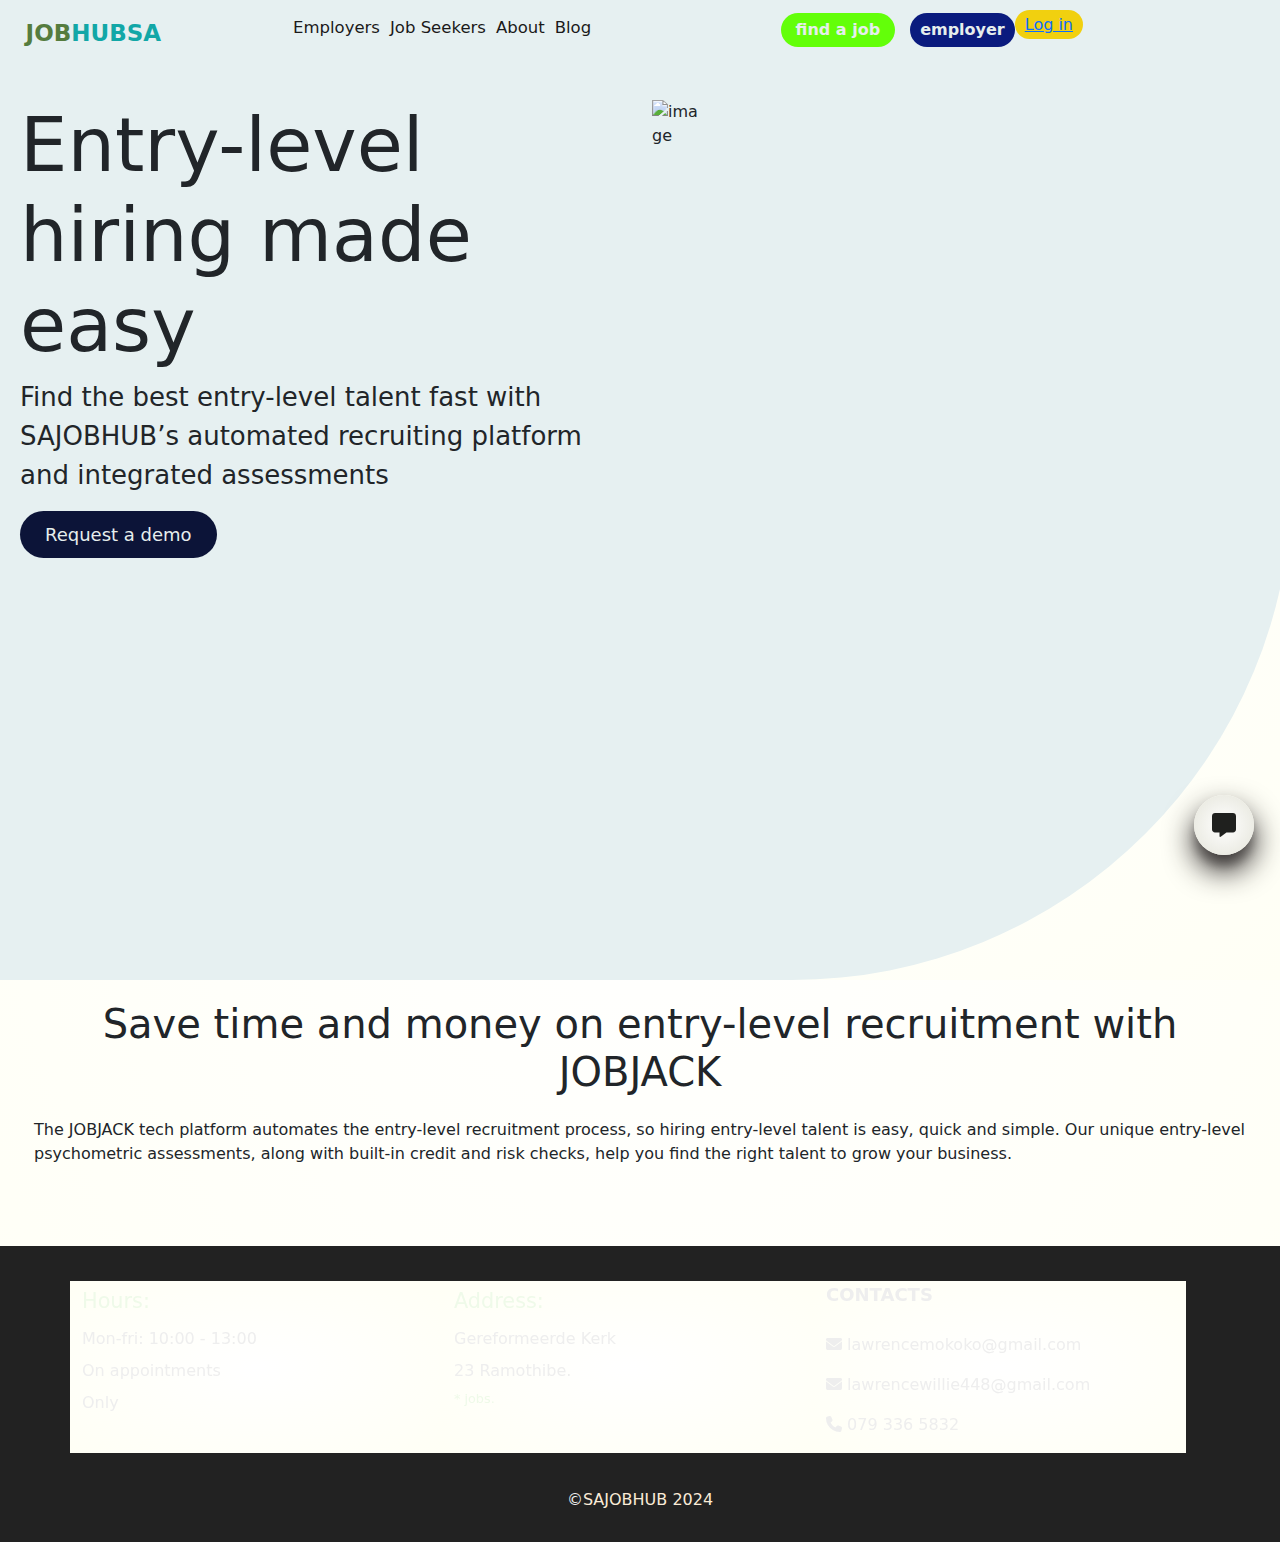
==== commit 33cb5fb6: "adding more css to the main page" ====
--- a/index.html
+++ b/index.html
@@ -14,30 +14,29 @@
       
         <!--<div class="circle"></div>--> 
       <section>
+         
         <header>
-        <a href="index.html" class="logo" style="text-decoration: none;"><span>JOB<span style="color: rgb(18, 167, 167);">HUBSA</span></span></a>
-            <label id="menu-bar"  onclick="openNav()"><i class="fas fa-bars"></i></label>
-            <div id="mySidenav" class="sidenav">
-              <a  class="closebtn" onclick="closeNav()"><span>&times;close<span></a> 
-              <ul>
-                  <li id="" class="active"><a href="index.html">Employers</a></li>
-                  <li id="About.html" ><a href="About.html">Job Seekers</a></li>
-                  <li><a href="contact-us.html">About</a></li>
-                  <li><a  href="application.html">Blog</a></li>
-              </ul>
-              <span class="em_em">
-                <span class="job_skr"><a  href="">find a job</a></span>
-                <span class="employer"><a  href="application.html">employer</a></span>
-                <span class="login"><a href="">Log in</a></span>
-              </span>
-
-
-            </div>
-        </header>  
+          <a href="index.html" class="logo" style="text-decoration: none;"><span>JOB<span style="color: rgb(18, 167, 167);">HUBSA</span></span></a>
+              <label id="menu-bar"  onclick="openNav()"><i class="fas fa-bars"></i></label>
+              <div id="mySidenav" class="sidenav">
+                <a  class="closebtn" onclick="closeNav()"><span>&times;close<span></a> 
+                <ul>
+                    <li id="" class="active"><a href="index.html">Employers</a></li>
+                    <li id="About.html" ><a href="About.html">Job Seekers</a></li>
+                    <li><a href="contact-us.html">About</a></li>
+                    <li><a  href="application.html">Blog</a></li>
+                </ul>
+                <span class="em_em">
+                  <span class="job_skr"><a  href="">find a job</a></span>
+                  <span class="employer"><a  href="application.html">employer</a></span>
+                  <span class="login"><a href="">Log in</a></span>
+                </span>
+  
+  
+              </div>
+          </header>
         <div id="header-text" class="row" >
-          <div class="circle">
-            
-          </div> 
+          
                     <!---------------------------------Jombotron---------------------------->  
                     <div id="textBox" class="col-lg-6 col-md-12">
                       <!---------------------------------text---------------------------->
@@ -58,12 +57,24 @@
                       </div>
                     </div>        
             </div>
+
+            
       </section>
       
-      <h2 style="justify-content: center; text-align:center;">
-        Save time and money on entry-level 
-        recruitment with JOBJACK
-      </h2> 
+      <div class="jst_text">
+        <h2 style="justify-content: center; text-align:center;">
+          Save time and money on entry-level 
+          recruitment with JOBJACK
+        </h2> 
+        <p>
+          The JOBJACK tech platform automates the entry-level
+           recruitment process, so hiring entry-level talent is 
+           easy, quick and simple. Our unique entry-level 
+           psychometric assessments, along with built-in credit
+          and risk checks,
+           help you find the right talent to grow your business.
+        </p>
+    </div>
       <div class="add">
         <div class="slider-container-pricing"> <!--Entire pricing -->
           <div href="snippets.html" class="slider-pricing"><!------Employee and Eployer cards-->
@@ -71,6 +82,7 @@
             <!----------------Job seekerd and Employers cards------>
             <div class="row">
               <div id="Card_seeker" class="col-lg-6 col-md-12 ">
+                <!-------First card_ for job seekers___-->
                 <div class="container">
                   <div class="image_container">
 
--- a/style.css
+++ b/style.css
@@ -7,7 +7,7 @@
 }
 
 body {
-    background-image:  radial-gradient(rgb(249, 255, 255), rgb(222, 226, 228)); 
+  background-image:  radial-gradient(rgb(255, 255, 255), rgb(255, 255, 245)); 
     background-position: center center;
     background-repeat: no-repeat;
     background-size: cover;
@@ -20,6 +20,7 @@
       position: relative;
       width: 100%;
       overflow-x: hidden; 
+      background-image:  radial-gradient(rgb(255, 255, 255), rgb(255, 255, 245)); 
          
       }
       
@@ -38,9 +39,10 @@
       header {
         width: 100%;
         height: 80px;
-        position: relative;
-        /* background-color: #e6f0f1;  */
+        position: fixed;
+        background-color: #e6f0f1; 
         padding-left: 20px;
+        top: 0;
       }
 
       header .sidenav .em_em {
@@ -146,21 +148,23 @@
     }
 
 section #header-text {
-  position: relative;
   padding: 20px;
   background-color: #e6f0f1; 
   overflow: hidden;
   height: 100vh;
   border-radius: 0 0 500px 0;
-  border: 1px solid #000;
+  margin-top: 80px;
+  word-wrap: break-word;
+  overflow: hidden;
 }
 
 section #textBox h1 {
   font-size: 75px;
 }
 section #textBox .sm_text {
-    font-size: 20px;
-    font-weight: 500;
+    font-size: 26px;
+    font-weight: 400;
+    word-break: normal;
   }
 
 section #textBox .demo {
@@ -174,84 +178,19 @@
 }
 
 section #image_box .ima_container{
-    position: relative;
-    height: 400px;
-    width: 100px;
-    margin-bottom: 100px;
-    margin-right: 100px;
+    height: 40px;
+    width: 10px;
+    /* margin-bottom: 100px;
+    margin-right: 100px; */
 
 }
 
 section #image_box .image-container img {
     width:100%;
     height: auto;
-}
-
-section #textBox .mySlides{
-    text-align: left;
-}
-
-section #textBox .mySlides h2 {
-    color: rgb(238, 238, 238);
-    font-size: 200%;
-    line-height: 1.4em;
-    font-weight: 950;
-}
-
-section #textBox .mySlides h2 span {
-    color: #25e70c;
-    font-size: 1.8em;
-    font-weight: 900;
-} 
-
-section #textBox .apply-cont{
-  /* position: absolute; */
-  padding: 20px;
-  bottom: 10%;
-
-}
-
-section #textBox .apply {
-  display: inline-block;
-  margin-top: 20px;
-  padding: 8px 20px;
-  background: #e4f0e3;
-  color: rgb(26, 23, 23);
-  border-radius: 40px;
-  font-weight: 500;
-  letter-spacing: 1px;
-  text-decoration: none;
-  border: 0.5px solid rgb(238, 238, 238);
-  box-shadow: 20px 0 50px #000000;
-  cursor: pointer;
-}
-
-section #textBox .apply:hover {
-  display: inline-block;
-  margin-top: 20px;
-  padding: 8px 20px;
-  background: #e4f0e3;
-  color: rgb(26, 23, 23);
-  border-radius: 40px;
-  font-weight: 500;
-  letter-spacing: 1px;
-  text-decoration: none;
-  border: 0.5px solid rgb(238, 238, 238);
-  box-shadow: 20px 0 50px #000000;
-  cursor: pointer; 
-}
-
-section #textBox .call, section #textBox .whatsapp {
-  text-decoration: none;
-
-}
-
-
-section #textBox .text-container .call-us {
-  padding-top: 40px;
-  
-}
-      
+    position: relative;
+}
+  
 .circle {
     position: absolute;
     top: 0;
@@ -263,76 +202,33 @@
     opacity: 15%;
 }
 
-section #header-text .numbertext{ 
-  position: absolute;
-  background-position: center center;
-  background-repeat: no-repeat;
-  background-size: cover;
-  background-color: #f5eded;
-  height: auto; 
-  opacity: 50%;
-}
-
-section #header-text .numbertext img { 
-  height: auto;
-  width: 100%;
-}
-
-
-
-/************************************ SLIDE-SHOW CONTAINER *****************************************/
-
 /* HOME PAGE */
-
-
-.container .row .layer .description p{
-  background-color: #f5eded; 
+/* Describtion text for cards */
+.jst_text {
   padding: 20px;
-  border-radius: 5px;
-  opacity: 95%;
-  box-shadow: 20px 0 50px #797979;
-  resize: both;
-}
-
-.container .row .layer1 .description p{
-  background-color: #f5eded;
-  padding: 20px;
-  border-radius: 5px;
-  opacity: 90%;
-  box-shadow: 20px 0 50px #aa9595;
-  height: 380px;
-}
-
-.container .row .layer2 .description p{
-  background-color: #f5eded;
-  padding: 20px;
-  border-radius: 5px;
-  opacity: 90%;
-  box-shadow: 20px 0 50px #aa9595;
-}
-
- .slider-container-pricing .slider-pricing {
-  display: flex;
-  transition: transform 0.5s ease-in-out;
-  height: auto;
-  padding-top: 20px;
-  padding-bottom: 20px;
-  background-color: #f2fafa;
-  overflow-x: unset;
- }
-  /* ****************************Employee_Employer cards**************************************************/
+}
+.jst_text h2 {
+  font-size: 40px;
+  word-break: normal;
+}
+
+.jst_text p {
+  padding: 14px;
+  word-break: normal;
+}
+
+
+/* ****************************Employee_Employer cards**************************************************/
 /* END HOME PAGE */
 
 
 
 /* FOOTER */
 .panel-footer {
-  position: relative;
   margin-top: 30px;
   padding-top: 35px;
   padding-bottom: 30px;
   background-color: #222;
-  border-top: 0;
   color: rgb(238, 238, 238);
 }
 .panel-footer div.row {
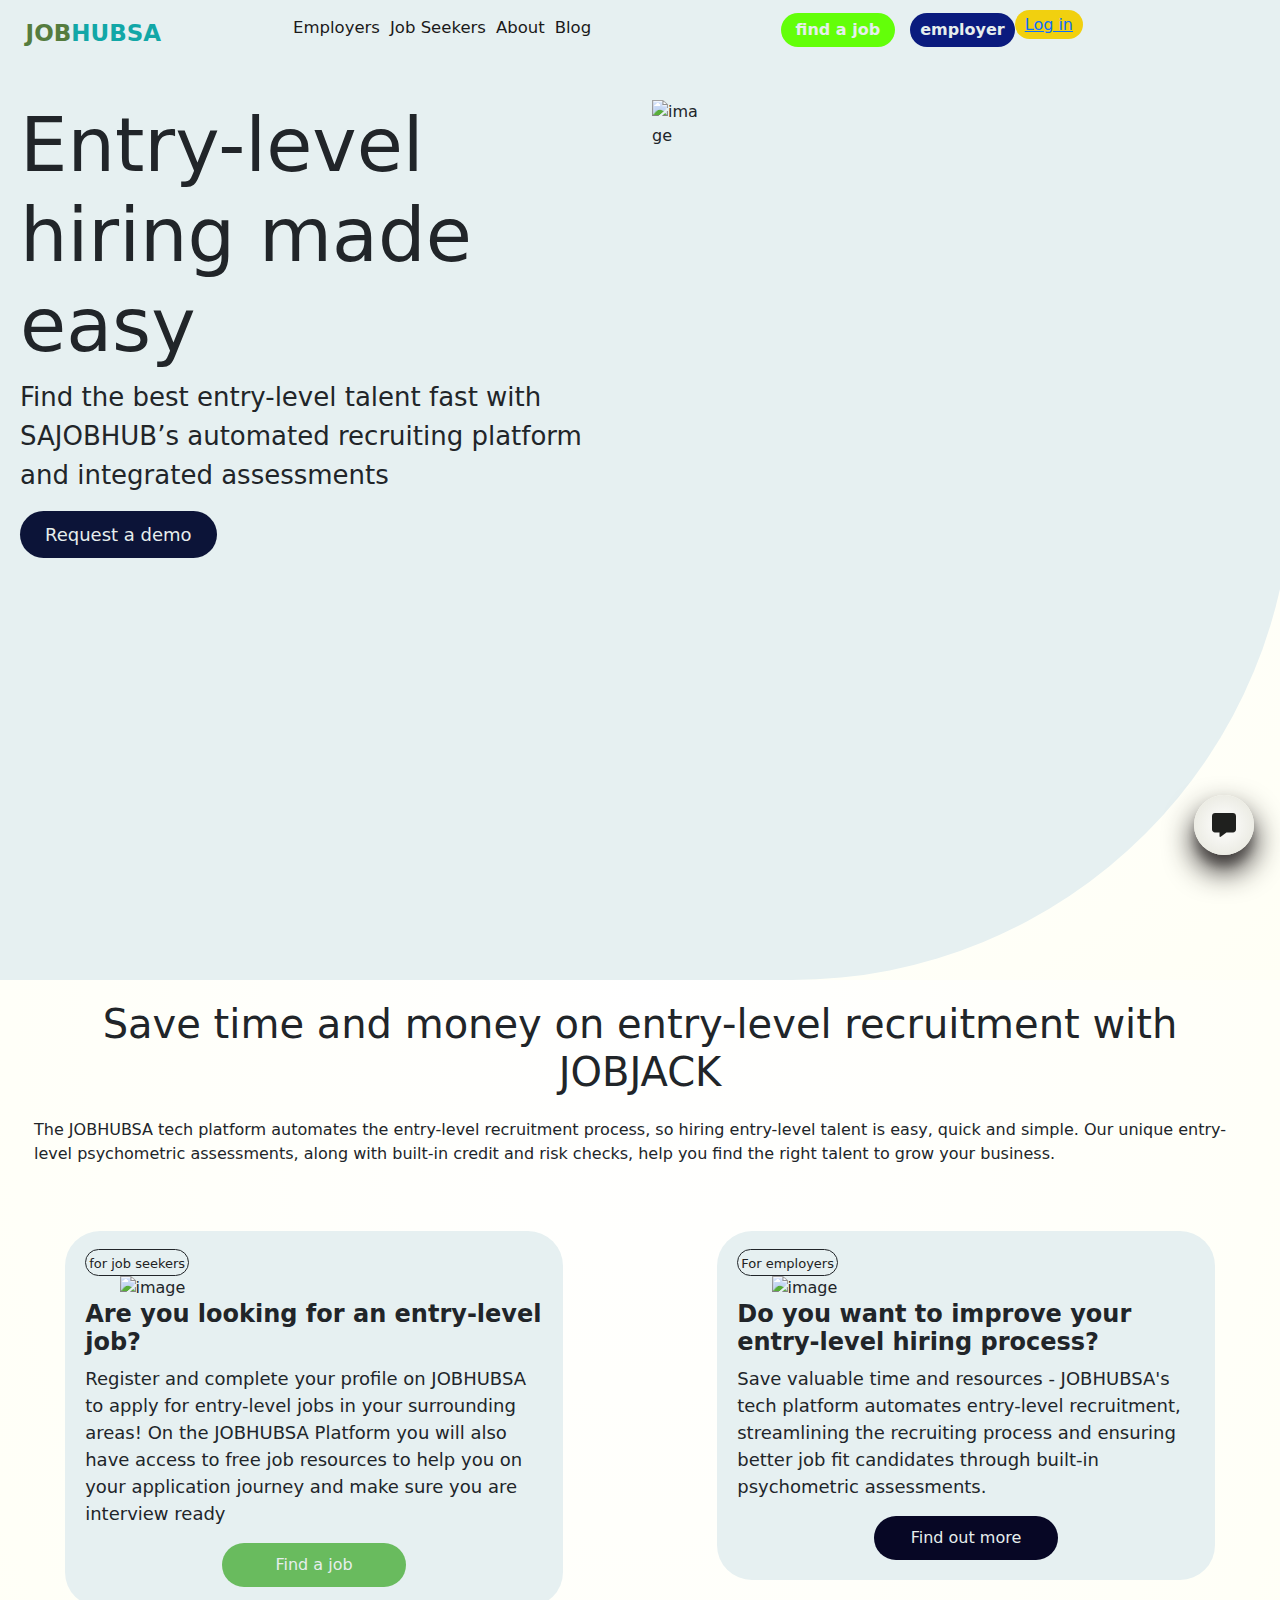
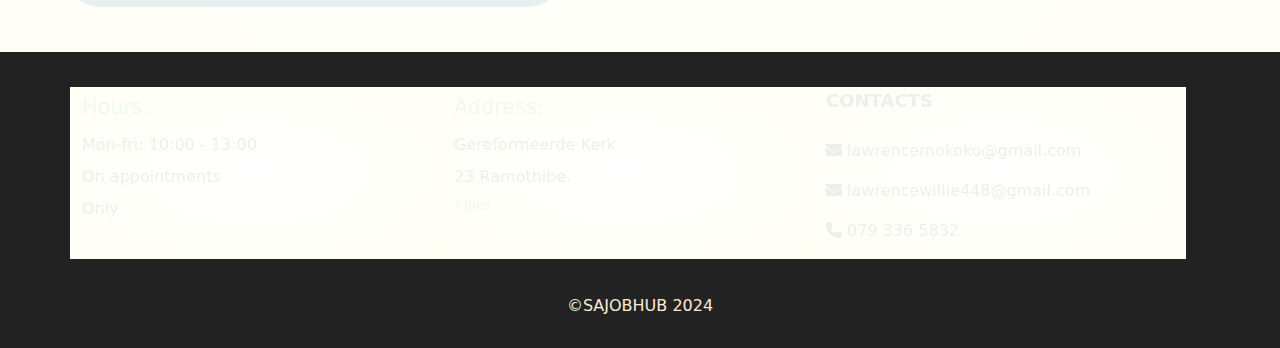
==== commit b58f6bc6: "login form created" ====
--- a/index.html
+++ b/index.html
@@ -6,15 +6,14 @@
     <meta name="viewport" content="width=device-width, initial-scale=1.0">
     <link href="bootstrap/css/bootstrap.min.css" type="text/css" rel="stylesheet" >
     <link rel="stylesheet" href="fontAwesome/css/all.css" />
-    <title>SAJobHunt</title>
+    <title>JOBHUBSA</title>
     <link rel="stylesheet" href="style.css">
     <script src="js/script.js"></script>
 </head>
 <body>
       
-        <!--<div class="circle"></div>--> 
+        <!--<div class="circle"></div>-->
       <section>
-         
         <header>
           <a href="index.html" class="logo" style="text-decoration: none;"><span>JOB<span style="color: rgb(18, 167, 167);">HUBSA</span></span></a>
               <label id="menu-bar"  onclick="openNav()"><i class="fas fa-bars"></i></label>
@@ -29,10 +28,8 @@
                 <span class="em_em">
                   <span class="job_skr"><a  href="">find a job</a></span>
                   <span class="employer"><a  href="application.html">employer</a></span>
-                  <span class="login"><a href="">Log in</a></span>
+                  <span class="login"><a href="login.html">Log in</a></span>
                 </span>
-  
-  
               </div>
           </header>
         <div id="header-text" class="row" >
@@ -67,43 +64,59 @@
           recruitment with JOBJACK
         </h2> 
         <p>
-          The JOBJACK tech platform automates the entry-level
+          The JOBHUBSA tech platform automates the entry-level
            recruitment process, so hiring entry-level talent is 
            easy, quick and simple. Our unique entry-level 
            psychometric assessments, along with built-in credit
           and risk checks,
            help you find the right talent to grow your business.
         </p>
-    </div>
-      <div class="add">
-        <div class="slider-container-pricing"> <!--Entire pricing -->
-          <div href="snippets.html" class="slider-pricing"><!------Employee and Eployer cards-->
-
+      </div>
             <!----------------Job seekerd and Employers cards------>
             <div class="row">
               <div id="Card_seeker" class="col-lg-6 col-md-12 ">
                 <!-------First card_ for job seekers___-->
                 <div class="container">
-                  <div class="image_container">
-
-                  </div>
-                  <span class="top_botton"><a href=""></a></span>
+                  <span class="top_botton"><a href="">for job seekers</a></span>
+                  <div class="img_1st_container">
+                    <div class="image_container">
+                      <img src="images/prsn_laptp.png" alt="image">
+                    </div>
                 </div>
-            
+                  <h4>Are you looking for an entry-level job?</h4>
+                  <p>
+                    Register and complete your profile on JOBHUBSA to
+                     apply for entry-level jobs in your surrounding areas!
+                      On the JOBHUBSA Platform you will also have access to free job resources to help you on your
+                     application journey and make sure you are interview ready
+                  </p>
+                   <div class="the_btn"><button><a href="">Find a job</a></button></div>
+                </div>
               </div>
-              <div id="Card_employer" class="col-lg-6 col-md-12 ">
-            
+              <div id="Card_seeker" class="col-lg-6 col-md-12 ">
+                <!-------First card_ for job seekers___-->
+                <div class="container">
+                  <span class="top_botton"><a href="">For employers</a></span>
+                  <div class="img_1st_container">
+                    <div class="image_container">
+                      <img src="images/prsn_sitting.png" alt="image">
+                    </div>
+                </div>
+                  <h4>Do you want to improve your entry-level hiring process?</h4>
+                  <p>
+                    Save valuable time and resources - JOBHUBSA's tech platform
+                     automates entry-level recruitment, streamlining the recruiting process
+                     and ensuring better job fit candidates through built-in psychometric assessments.
+                  </p>
+                   <div class="the_btn"><button style="background-color: rgb(7, 7, 37);"><a href="">Find out more</a></button></div>
+                </div>
               </div>
-
             </div>
 
 
-
-  </div>
-
   
   
-    </div>
+   
 
 
     <div class="lets-talk"><a class="send-message" href="contact-us.html"><p><i id="message" class="fas fa-message"></i> </p></a></div>
--- a/style.css
+++ b/style.css
@@ -37,12 +37,11 @@
       }
 
       header {
+        position: relative;
         width: 100%;
         height: 80px;
-        position: fixed;
         background-color: #e6f0f1; 
         padding-left: 20px;
-        top: 0;
       }
 
       header .sidenav .em_em {
@@ -153,7 +152,6 @@
   overflow: hidden;
   height: 100vh;
   border-radius: 0 0 500px 0;
-  margin-top: 80px;
   word-wrap: break-word;
   overflow: hidden;
 }
@@ -217,8 +215,84 @@
   word-break: normal;
 }
 
-
-/* ****************************Employee_Employer cards**************************************************/
+/* *****************Start home page**************** */
+/* ****************************Employee_Employer cards********************************/
+.row #Card_seeker {
+  padding: 15px;
+}
+.row #Card_seeker .container {
+  position: relative;
+  border-radius: 35px;
+  width: 80%;
+  height: auto;
+  background-color: #e6f0f1; 
+  padding: 20px;
+  
+  
+}
+.row #Card_seeker .container span {
+  border: 1px solid ;
+  border-radius: 35px;
+  padding: 3px;
+}
+
+.row #Card_seeker .container span a{
+  text-decoration: none;
+  font-size: small;
+  color: #222;
+}
+
+.row #Card_seeker {
+  position: relative;
+
+}
+
+.row #Card_seeker .container  .img_1st_container{
+  position: relative;
+  display: flex;
+  justify-content: center;
+}
+
+.row #Card_seeker .container .image_container{
+  position: relative;
+  width: 85%;
+  height: auto;
+}
+.row #Card_seeker .container .image_container img {
+  position: relative;
+  width: 100%;
+  height: max-content;
+}
+
+.row #Card_seeker .container h4 {
+  font-weight: 800;
+}
+
+.row #Card_seeker .container p {
+  font-size: 18px;
+  font-weight:380;
+}
+.row #Card_seeker .container .the_btn{
+  display: flex;
+  justify-content: center;
+}
+.row #Card_seeker .container button {
+  width: 40%;
+  padding: 10px;
+  background-color: #69bb5e;
+  border-radius: 35px;
+  border: none;
+}
+.row #Card_seeker .container button a {
+  text-decoration: none;
+  color: #e6eeed;
+  font-weight: 500;
+  
+}
+
+
+
+
 /* END HOME PAGE */
 
 
@@ -253,96 +327,11 @@
 /* END FOOTER */
 
 /************************************************************* CONTACT US  ****************************************************************/
-.row .form-container {
-  position: relative;
-  margin: 20px;
-  padding: 15px;
-  background-image:  radial-gradient(rgb(255, 255, 255), rgb(228, 228, 217)); 
-  color: white;
-  box-shadow: 0 15px 10px 0 rgb(0, 0, 0, 0.3), 0 7px 21px 0 rgb(0, 0, 0, 0.20);
-  border-radius: 20px;
-}
-
-.row .form-container .input-cnt {
-  position: relative;
-  display: flex;
-  margin-bottom: 15px;
-  width: 100%;
-}
-
-.row .form-container .input-cnt:last-child {
-  margin-bottom: 0px;
-  position: relative;
-}
-
-.row .form-container .input-cnt > i {
- position: relative;
- display: flex;
- justify-content: center;
- min-width: 40px;
- padding: 10px;
- text-align: center;
- background: lightgrey;
- border-top-left-radius: 20px;
- border-bottom-left-radius: 20px;
- color: #ffffff;
-  
-}
-
-.row .form-container .input-cnt:hover > i {
-  display: flex;
-  justify-content: center;
-  background: #2e3135;
-  color: white;
- 
-}
+
+
 
 /* *************************************Contact us ************************************************************* */
-.layer3 .form-container form .input-cnt #name {
-  position: relative;
-  display: flex;
-  align-items: center;
-  justify-content: center;
-}
-
-.row .form-container .input-cnt > input[type="text"], .input-cnt > textarea {
-  outline: none;
-  border: none;
-  padding: 10px;
-  border: 1px solid grey;
-  border-top-right-radius: 20px;
-  border-bottom-right-radius: 20px;
-  width: 100%;
-}
-
-.row .form-container .input-cnt #name {
-  position: relative;
-  display: flex;
-  align-items: center;
-  justify-content: center;
-}
-
-.row .form-container textarea {
-  padding: 60px 10px;
-}
-
-.row .form-container .input-cnt > input[type="submit"] {
-  border: none;
-  border-radius: 20px;
-  outline: none;
-  width: 75%;
-  margin: 0 auto;
-  font-size: 105%;
-  padding: 8px;
-  color: #232425;
-  background: white;
-  transition-duration: .5s;
-}
-
-.row .form-container .input-cnt > input[type="submit"]:hover {
-  color: white;
-  background: #232425;
-} 
+
 
 
 
@@ -384,62 +373,6 @@
 /* BACKGROUND IMAGE  */
 @media (min-width: 992px) {
 
-.container .row .layer{
-  background-image: url(images/greenenergy.jpg);
-  background-position: center center;
-  background-repeat: no-repeat;
-  background-size: cover;
-  background-color: #f5eded;
-  border-radius: 5px;
-  box-shadow: 20px 0 50px #492c2c;
-  padding: 20px;
-  
-}
-
-.container .row .description div img{
-  display: none;
-}
-
-.container .row .layer1{
-  background-image: url(images/image.jpg);
-  background-position: center center;
-  background-repeat: no-repeat;
-  background-size: cover;
-  background-color: #f5eded;
-  border-radius: 5px;
-  box-shadow: 20px 0 50px #492c2c;
-  padding: 20px;
-  
-}
-
-.container .row .layer2{
-  background-image: url(images/greenprojects2.jpeg);
-  background-position: center center;
-  background-repeat: no-repeat;
-  background-size: cover;
-  background-color: #f5eded;
-  border-radius: 5px;
-  box-shadow: 20px 0 50px #492c2c;
-  padding: 20px;
-  
-}
-
-.container .row .layer3{
-  background-image: url(images/contact\ us\ hrere.jpg);
-  background-position: center center;
-  background-repeat: no-repeat;
-  background-size: cover;
-  background-color: #f5eded;
-  border-radius: 5px;
-  box-shadow: 20px 0 50px #492c2c;
-  padding: 20px;
-  
-}
-
-
-section #textBox .mySlides h2{
-  font-size: 50px;
-}
 
 
 
@@ -448,10 +381,7 @@
 /********** Small devices only **********/
 @media (min-width: 768px) and (max-width: 991px) {
    /* Home Page */
-   .container .jumbotron {
-    background: url('../images/jumbotron_768.jpg') no-repeat;
-    height: 432px;
-  }
+ 
   /* End Home Page */
 }
 
@@ -510,36 +440,11 @@
 }
 
 /* HOME PAGE SLIDER */
-.container .jumbotron .slideshow-container .mySlides .card .header .message{
-  
-  font-size: small;
-}
-
-.container .jumbotron .slideshow-container .mySlides .card .header h4{
-  font-size: 40px;
-}
-
-.container .jumbotron .slideshow-container .mySlides .card .header .small-text{
-  margin-top: 40px;
-}
 
 .panel-footer section hr {
     width: 100%;
     margin: 0 auto;
     display: none;
-  }
-
-  .deco-line {
-    position: absolute;
-    left: 50%;
-    bottom: 0;
-    width: 100px;
-    height: 200%;
-    background-color: rgb(245, 189, 5);
-    transform: scale(0.6);
-    transform: translateY(-70%);
-    opacity: 70%;
-    transform: rotate(150deg);
   }
 
 
@@ -625,17 +530,6 @@
     
 }
 /* *******************************MYSLIDES TEXT */
-section #textBox .mySlides {
-  margin-left: 20%;
-  
-}
-
-section #textBox .mySlides h2{
-  text-align: center;
-  font-size: 25px;
-}
-
-
 header ul li .apply {
   display: inline-block;
   padding: 8px 20px;
@@ -646,39 +540,59 @@
   letter-spacing: 1px;
   text-decoration: none;
   border: 0.5px solid #000000;
-  
-  
+}
+
+/********************The employer__Employee Cards****************************/
+.jst_text {
+  padding: 40px;
+}
+.jst_text h2 {
+  font-size: 25px;
+  font-weight: 800;
+}
+.jst_text p {
+  font-size: 14px;
+}
+.row #Card_seeker .container{
+  width: 65%;
+}
+.row #Card_seeker .container .image_container{
+  position: relative;
+  width: 80%;
+  height: 250px;
+}
+.row #Card_seeker .container .image_container img {
+  position: relative;
+  width: 100%;
+  height: max-content;
+}
+
+.row #Card_seeker .container h4 {
+  font-weight: 800;
+  font-size: 18px;
+}
+
+.row #Card_seeker .container p {
+  font-size: 14px;
+  font-weight:400;
+}
+
+.row #Card_seeker .container button {
+  width: 60%;
+  padding: 10px;
+  background-color: #69bb5e;
+  border-radius: 35px;
+  border: none;
+}
+.row #Card_seeker .container button a {
+  text-decoration: none;
+  color: #e6eeed;
+  font-weight: 500;
+  font-size: 13px;
   
 }
   /* End Header */
 
-
-  /* HOME PAGE SLIDER */
-.container .jumbotron .slideshow-container .mySlides .card .header .message{
-  margin-top: 10px;
-  font-size: 10px;
-  border: 1px solid black;
-
-}
-
-.container .jumbotron .slideshow-container .mySlides .card .header h4{
-  font-size: 18px;
-  margin-top: -50px;
-  overflow: hidden;
-  position: relative;
-
-  
-  
-}
-
-.container .jumbotron .slideshow-container .mySlides .card .header .small-text{
-  font-size: 12px;
-  margin-top: 20px;
-  border: 1px solid black;
-  margin-top: -px ;
-  position: relative;
-  
-}
 
   /* Footer */
   .panel-footer section {
@@ -694,19 +608,7 @@
   /* End Footer */
 
   /* Home Page */
-  .deco-line {
-    position: absolute;
-    bottom: 0;
-    width: 100px;
-    height: 1999px;
-    background-color: rgb(245, 189, 5);
-    transform: scale(0.6);
-    transform: translateY(-70%);
-    opacity: 70%;
-    transform: rotate(160deg);
-    border-radius: 10%;
-        
-  }
+
 
 }
 
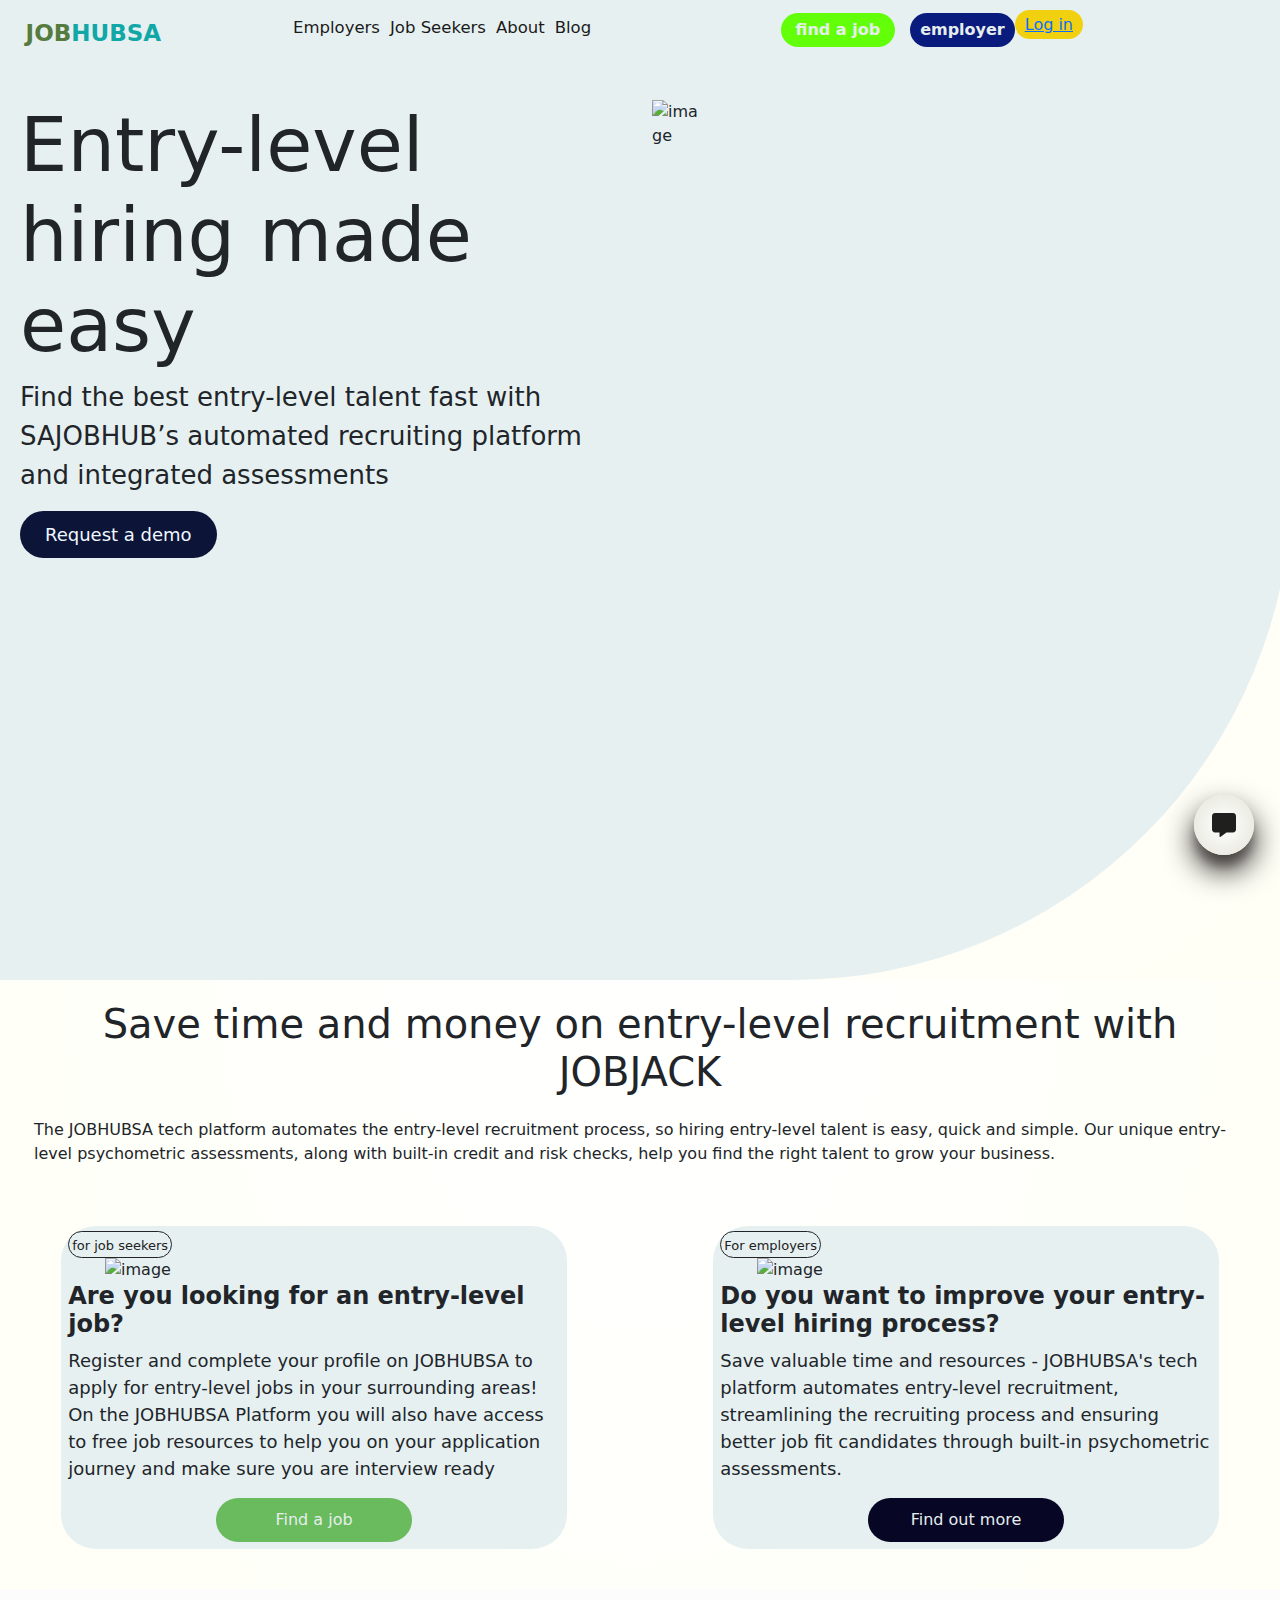
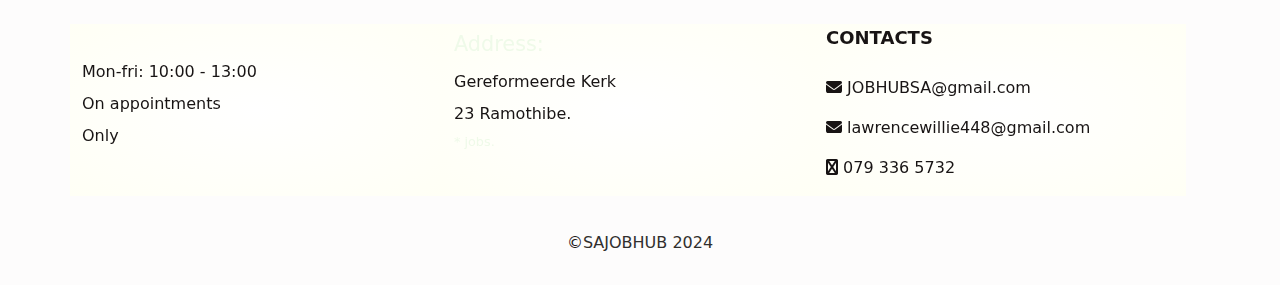
==== commit 7a0512ce: "feew changes" ====
--- a/index.html
+++ b/index.html
@@ -20,14 +20,14 @@
               <div id="mySidenav" class="sidenav">
                 <a  class="closebtn" onclick="closeNav()"><span>&times;close<span></a> 
                 <ul>
-                    <li id="" class="active"><a href="index.html">Employers</a></li>
-                    <li id="About.html" ><a href="About.html">Job Seekers</a></li>
-                    <li><a href="contact-us.html">About</a></li>
-                    <li><a  href="application.html">Blog</a></li>
+                    <li id="" class="active"><a href="employer.html">Employers</a></li>
+                    <li id="About.html" ><a href="signup.html">Job Seekers</a></li>
+                    <li><a href="#">About</a></li>
+                    <li><a  href="#">Blog</a></li>
                 </ul>
                 <span class="em_em">
                   <span class="job_skr"><a  href="">find a job</a></span>
-                  <span class="employer"><a  href="application.html">employer</a></span>
+                  <span class="employer"><a  href="employer.html">employer</a></span>
                   <span class="login"><a href="login.html">Log in</a></span>
                 </span>
               </div>
@@ -43,8 +43,8 @@
                       <p class="sm_text">
                         Find the best entry-level talent fast with<br> SAJOBHUB’s automated recruiting platform and integrated assessments
                       </p>
-                      <button class="demo">
-                        Request a demo
+                      <button class="demo"><a href="employer.html" style="text-decoration: none; color:aliceblue;">
+                        Request a demo </a>
                       </button>
                     </div>
                     <div id="image_box" class="col-lg-6 col-md-12">
@@ -77,7 +77,7 @@
               <div id="Card_seeker" class="col-lg-6 col-md-12 ">
                 <!-------First card_ for job seekers___-->
                 <div class="container">
-                  <span class="top_botton"><a href="">for job seekers</a></span>
+                  <span class="top_botton"><a href="signup.html">for job seekers</a></span>
                   <div class="img_1st_container">
                     <div class="image_container">
                       <img src="images/prsn_laptp.png" alt="image">
@@ -90,13 +90,13 @@
                       On the JOBHUBSA Platform you will also have access to free job resources to help you on your
                      application journey and make sure you are interview ready
                   </p>
-                   <div class="the_btn"><button><a href="">Find a job</a></button></div>
+                   <div class="the_btn"><button><a href="signup.html">Find a job</a></button></div>
                 </div>
               </div>
               <div id="Card_seeker" class="col-lg-6 col-md-12 ">
                 <!-------First card_ for job seekers___-->
                 <div class="container">
-                  <span class="top_botton"><a href="">For employers</a></span>
+                  <span class="top_botton"><a href="employer.html">For employers</a></span>
                   <div class="img_1st_container">
                     <div class="image_container">
                       <img src="images/prsn_sitting.png" alt="image">
@@ -108,7 +108,7 @@
                      automates entry-level recruitment, streamlining the recruiting process
                      and ensuring better job fit candidates through built-in psychometric assessments.
                   </p>
-                   <div class="the_btn"><button style="background-color: rgb(7, 7, 37);"><a href="">Find out more</a></button></div>
+                   <div class="the_btn"><button style="background-color: rgb(7, 7, 37);"><a href="employer.html">Find out more</a></button></div>
                 </div>
               </div>
             </div>
@@ -127,7 +127,7 @@
     <div class="container">
       <div class="row">
         <section id="hours" class="col-sm-4">
-          <span>Hours:</span><br>
+          <br>
           Mon-fri: 10:00 - 13:00<br>
           On appointments<br>
           Only
@@ -143,13 +143,13 @@
         </section>
         <section id="testimonials" class="col-sm-4">
           <p style="font-weight: 600; font-size: large;"><i id="phone" class=""></i> CONTACTS</p>
-          <p><i id="email" class="fas fa-envelope"></i> lawrencemokoko@gmail.com</p>
+          <p><i id="email" class="fas fa-envelope"></i> JOBHUBSA@gmail.com</p>
           <p><i id="email" class="fas fa-envelope"></i> lawrencewillie448@gmail.com</p>
-          <p><i id="phone" class="fas fa-phone"></i> 079 336 5832</p>
+          <p><i id="phone" class="fas fa-whatsapp"></i> 079 336 5732</p>
           </section>
           
       </div>
-      <div class="text-center">&copy;<a href="index.html" style="text-decoration: none; color: antiquewhite;" >SAJOBHUB 2024</a></div>
+      <div class="text-center">&copy;<a href="index.html" style="text-decoration: none; color: rgb(49, 47, 45);" >SAJOBHUB 2024</a></div>
     </div>
   </footer>
 
@@ -159,4 +159,4 @@
   <script src="js/bootstrap.bundle.js" ></script> 
   <script src="js/landingPageImageSlider.js"></script>
 </body>
-</html>+</html>
--- a/style.css
+++ b/style.css
@@ -218,7 +218,7 @@
 /* *****************Start home page**************** */
 /* ****************************Employee_Employer cards********************************/
 .row #Card_seeker {
-  padding: 15px;
+  padding: 10px;
 }
 .row #Card_seeker .container {
   position: relative;
@@ -226,7 +226,7 @@
   width: 80%;
   height: auto;
   background-color: #e6f0f1; 
-  padding: 20px;
+  padding: 7px;
   
   
 }
@@ -290,6 +290,205 @@
   
 }
 
+/********************Sign up Form*************************/
+.container #content1 .employe_yer_links {
+  position: relative;
+  display: flex;
+  justify-content: center;
+  align-items: center;
+  padding: 10px;
+}
+
+.container #content1 .employe_yer_links h4{
+  padding: 15px;
+  font-size: medium;
+  background-color: #69bb5e;
+  margin: 10px;
+  border-radius: 35px;
+}
+
+.container #content1 .employe_yer_links h4:hover {
+  cursor: pointer;
+}
+
+.container #content1 .employe_yer_links h4 a {
+  padding:5px;
+}
+#form_pic {
+  position: relative;
+  height: 100%;
+  display: block;
+  justify-content: center;
+  align-items: center;
+}
+
+#form_pic .text {
+  display: block;
+  justify-content: center;
+  align-items: center;
+  margin: 0 auto;
+}
+
+#form_pic .pic_container {
+  position: relative;
+
+}
+
+#login_sin_row #form_pic .text h1{
+  font-weight: 900;
+  color: #3adb50;
+}
+/* #form_pic .pic_container img{
+  width: 100%;
+  height: auto;
+} */
+
+ #login_sin_row {
+    position: relative;
+    overflow-y: none;
+   background-image: url("images/login_f_pic.jpg");
+   background-attachment: fixed;
+   height: 100%;
+   background-position: center;
+   background-repeat: no-repeat;
+   background-size: cover;
+}
+/* 
+#form_pic {
+  position: relative;
+  overflow-y: none;
+ background-image: url("images/login_f_pic.jpg");
+ background-attachment: fixed;
+ height: 100%;
+ background-position: center;
+ background-repeat: no-repeat;
+ background-size: cover;
+} */
+
+#sign_up .container{
+  position: relative;
+  display: block;
+  align-items: center;
+  justify-content: center;
+  background-attachment: fixed;
+
+}
+#sign_up .container #content1 h2, #sign_up .container #content1 h4, #sign_up .container .login_text {
+  position: relative;
+  display: flex;
+  align-items: center;
+  justify-content: center;
+}
+
+
+#sign_up .container .form-container {
+  background-attachment: fixed;
+  overflow-y: scroll;
+  background-image: brown;
+}
+
+
+/* Hide all content by default */
+.row .form-container {
+  position: relative;
+  margin: 20px;
+  padding: 20px;
+  color: white;
+  border-radius: 35px;
+  height: 450px;
+
+}
+
+.row .form-container .input-cnt {
+  position: relative;
+  display: flex;
+  margin-bottom: 15px;
+  width: 100%;
+}
+
+.row .form-container .input-cnt:last-child {
+  margin-bottom: 0px;
+  position: relative;
+}
+
+.row .form-container .input-cnt > i {
+ position: relative;
+ display: flex;
+ justify-content: center;
+ min-width: 40px;
+ padding: 10px;
+ text-align: center;
+ background: lightgrey;
+ border-top-left-radius: 20px;
+ border-bottom-left-radius: 20px;
+ color: #ffffff;
+  
+}
+
+.row .form-container .input-cnt:hover > i {
+  display: flex;
+  justify-content: center;
+  background: #2e3135;
+  color: white;
+ 
+}
+
+.row .form-container form .input-cnt #name {
+  position: relative;
+  display: flex;
+  align-items: center;
+  justify-content: center;
+}
+
+.row .form-container .input-cnt > input[type="text"], .input-cnt > textarea {
+  outline: none;
+  border: none;
+  padding: 10px;
+  border: 1px solid grey;
+  border-top-right-radius: 20px;
+  border-bottom-right-radius: 20px;
+  width: 100%;
+}
+
+.row .form-container .input-cnt #name {
+  position: relative;
+  display: flex;
+  align-items: center;
+  justify-content: center;
+}
+
+.row .form-container .input-cnt .password{
+  width: 100%;
+  border-top-right-radius: 20px;
+  border-bottom-right-radius: 20px;
+  padding: 10px;
+  display: flex;
+  align-items: center;
+  justify-content: center;
+}
+
+.row .form-container textarea {
+  padding: 60px 10px;
+}
+
+.row .form-container .input-cnt > input[type="submit"] {
+  border: none;
+  border-radius: 20px;
+  outline: none;
+  width: 75%;
+  margin: 0 auto;
+  font-size: 105%;
+  padding: 8px;
+  color: #f1f1f1;
+  background: #3adb50;
+  transition-duration: .5s;
+}
+
+.row .form-container .input-cnt > input[type="submit"]:hover {
+  color: white;
+  background: #232425;
+} 
+
 
 
 
@@ -302,9 +501,10 @@
   margin-top: 30px;
   padding-top: 35px;
   padding-bottom: 30px;
-  background-color: #222;
-  color: rgb(238, 238, 238);
-}
+  background-color: #fdfcfc;
+  color: rgb(24, 20, 20);
+}
+
 .panel-footer div.row {
   margin-bottom: 35px;
 }
